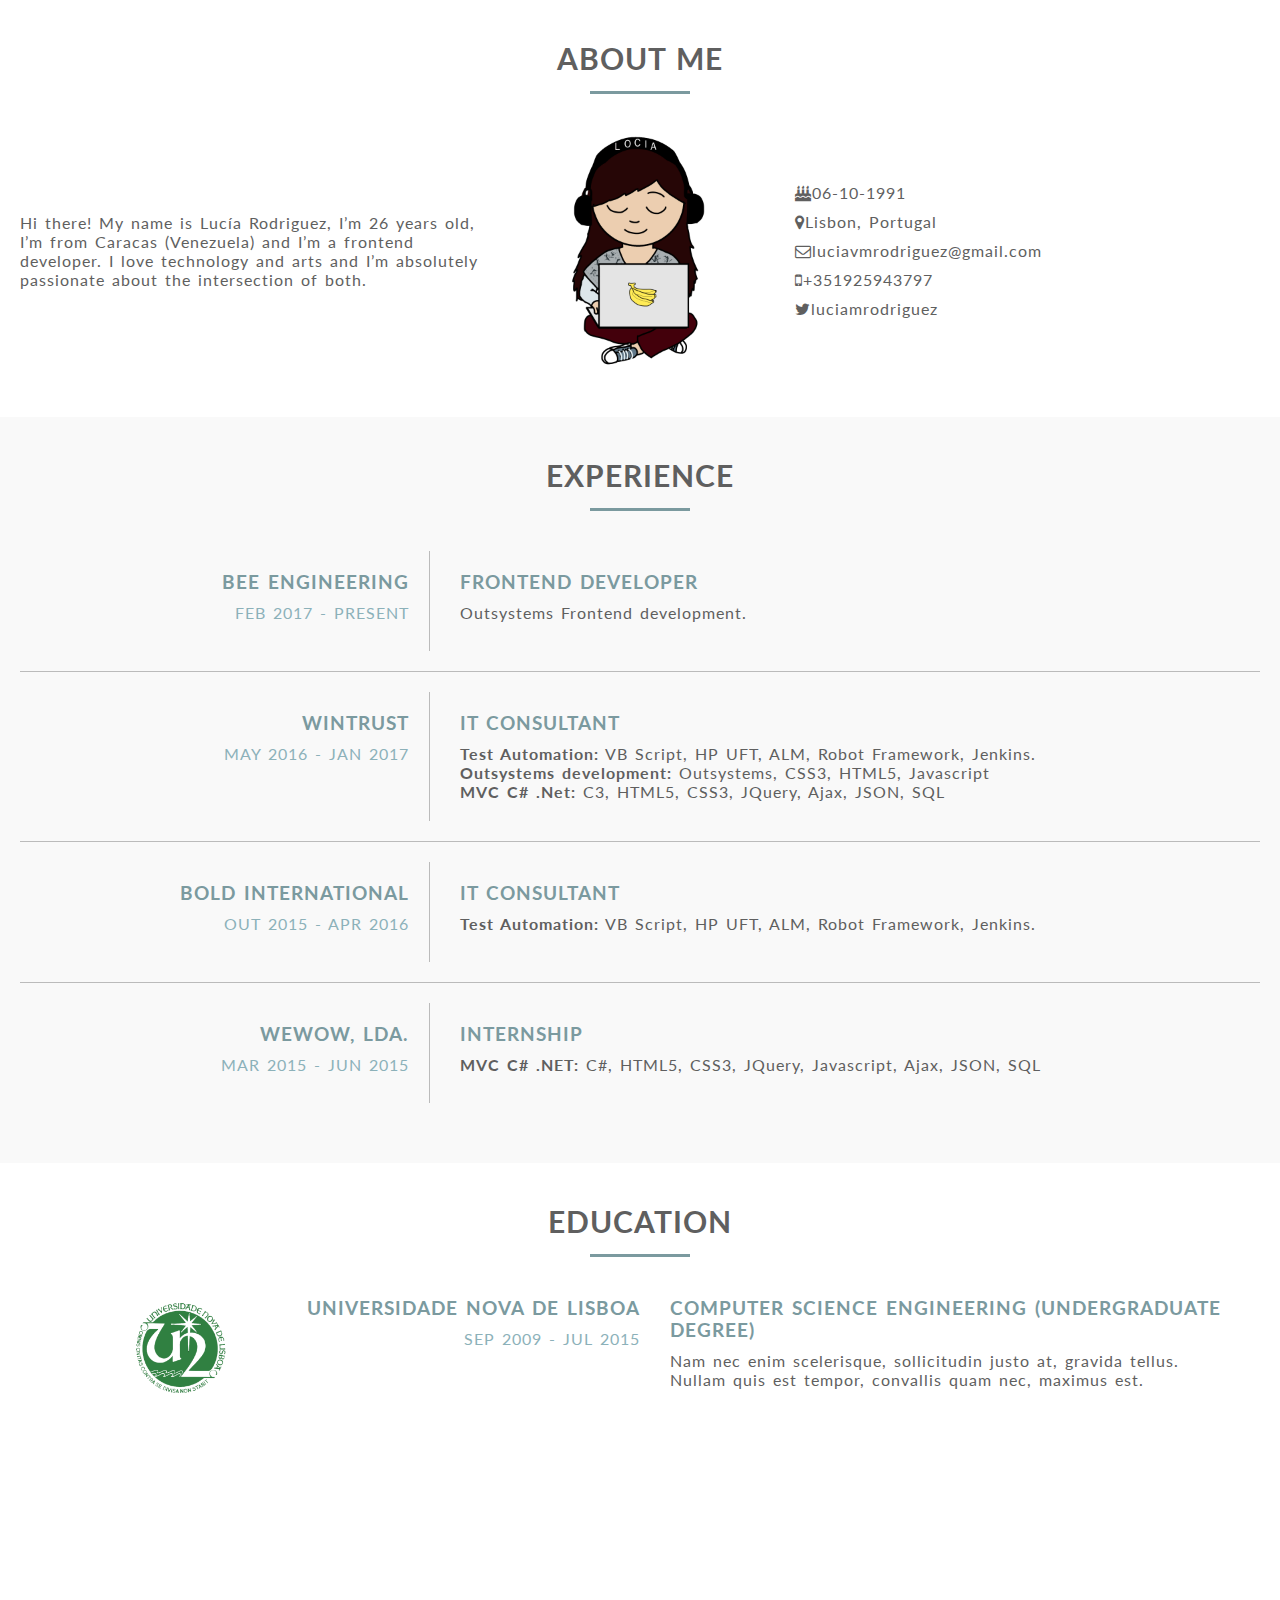
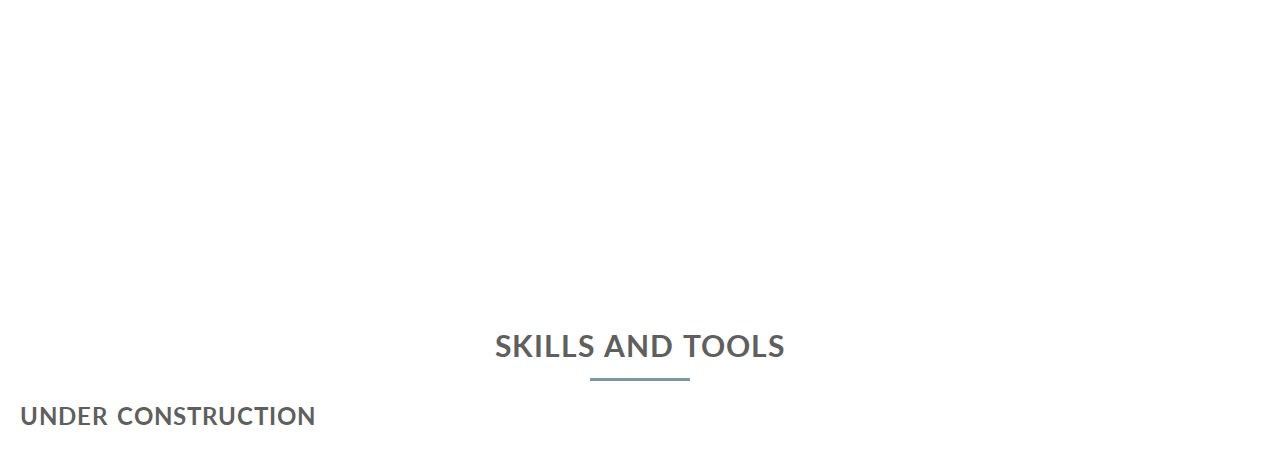
==== index.html @ d1065d81 "initial" ====
<!DOCTYPE html> 
<html>

    <head>
        <link rel="stylesheet" type="text/css" href="vendors/css/normalize.css">
        <link rel="stylesheet" type="text/css" href="vendors/css/Grid.css">
        <link rel="stylesheet" type="text/css" href="vendors/css/ionicons.min.css">
        <link rel="stylesheet" type="text/css" href="css/style.css">
        <link href="https://fonts.googleapis.com/css?family=Lato:100,300,300i,400" rel="stylesheet" type="text/css">
        <link rel="stylesheet" type="text/css" href="fa/css/font-awesome.min.css">
        
    </head>
    
    
    <body>
    
        
        <!-------------------------------------------------->
        <!-----------***********ABOUT ME***********--------->
        <!-------------------------------------------------->
        <section class="section-personal">
            <h1>About Me</h1>
            <div>
                <div class="personal-wrapper">
                    <div class="resume">
                        <p>Hi there! My name is Lucía Rodriguez, I’m 26 years old, I’m from Caracas (Venezuela) and I’m a frontend developer. I love technology and arts and I’m absolutely passionate about the intersection of both.</p>
                  
                    </div>
                    <div class="photo">
                        <img src="img/locia.png">
                    </div>
                    <div class="info">
                        <ul>
                            <li>
                                <i class="fa fa-birthday-cake" aria-hidden="true"></i>
                                06-10-1991
                                
                            </li>
                            <li>
                                <i class="fa fa-map-marker" aria-hidden="true"></i>
                                Lisbon, Portugal
                            </li>
                            <li>
                               <i class="fa fa-envelope-o" aria-hidden="true"></i> luciavmrodriguez@gmail.com
                            </li>
                            <li>
                                <i class="fa fa-mobile" aria-hidden="true"></i>+351925943797
                            </li>
                            <li>
                                <i class="fa fa-twitter" aria-hidden="true"></i>luciamrodriguez
                            </li>
                            
                        </ul>
                    </div>
                </div>
            </div>
        </section>
        
        <!-------------------------------------------------->
        <!-----------**********EXPERIENCE**********--------->
        <!-------------------------------------------------->
        <section class="section-experience">
            <h1>Experience</h1>
            <div>
                <div class="exp-wrapper">
                    <div class="date-company">
                        <h3>Bee Engineering</h3>
                        <h4>Feb 2017 - present</h4>
                    </div>
                    <div class="job-description">
                        <h3>Frontend Developer</h3>
                        <p>Outsystems Frontend development.</p>
                    </div>
                </div>
                <div class="exp-wrapper">
                    <div class="date-company">
                        <h3>WinTrust</h3>
                        <h4>May 2016 - Jan 2017</h4>
                    </div>
                    <div class="job-description">
                        <h3>IT Consultant</h3>
                         
                            <ul>
                                <li><strong>Test Automation:</strong> VB Script, HP UFT, ALM, Robot Framework, Jenkins.</li>
                                <li><strong>Outsystems development:</strong> Outsystems, CSS3, HTML5, Javascript</li>
                                <li><strong>MVC C# .Net:</strong> C3, HTML5, CSS3, JQuery, Ajax, JSON, SQL</li>
                            </ul>
                        
                    </div>
                </div>
                <div class="exp-wrapper">
                    <div class="date-company">
                        <h3>Bold International</h3>
                        <h4>Out 2015 - Apr 2016</h4>
                    </div>
                    <div class="job-description">
                        <h3>IT Consultant</h3>
                        <p><strong>Test Automation:</strong> VB Script, HP UFT, ALM, Robot Framework, Jenkins. </p>
                    </div>
                </div>
                <div class="exp-wrapper">
                    <div class="date-company">
                        <h3>WeWow, Lda.</h3>
                        <h4>Mar 2015 - Jun 2015</h4>
                    </div>
                    <div class="job-description">
                        <h3>Internship</h3>
                        <p><strong>MVC C# .NET:</strong> C#, HTML5, CSS3, JQuery, Javascript, Ajax, JSON, SQL</p>
                    </div>
                </div>
            </div>
        </section>
        
        
        
        <!-------------------------------------------------->
        <!-----------**********EDUCATION**********---------->
        <!-------------------------------------------------->
        <section class="section-education">
            <h1>Education</h1>
            <div>
                <div class="education-wrapper">
                    <div><img src="img/universidade.png" alt="universidadelogo"></div>
                    <div class="university">
                        <h3>Universidade Nova de Lisboa</h3>
                        <h4>Sep 2009 - Jul 2015</h4>
                    </div>
                    <div class="course">
                        <h3>Computer Science Engineering (Undergraduate Degree)</h3>
                        <p>Nam nec enim scelerisque, sollicitudin justo at, gravida tellus. Nullam quis est tempor, convallis quam nec, maximus est.</p>
                    </div>
                
                </div>
            </div>
            
        </section>
        
        <section class="section-separator">
        </section>
        
        <section class="section-skills">
            <h1>Skills and Tools</h1>
            <div class="skills-wrapper">
                <h2>Under construction</h2>
                <div></div>
                <div></div>
                <div></div>
            </div>
        </section>
    
    </body>
</html>
---- css/style.css ----
@import url('https://fonts.googleapis.com/css?family=Lato:300,300i,400,400i,700,700i');
@import url('https://fonts.googleapis.com/css?family=PT+Sans:400,400i,700,700i');

*{
    margin: 0;
    padding: 0;
}

body{
    box-sizing: border-box;
    font-family: 'Lato', 'Arial', sans-serif;
    color: #5f5f5f;
    font-size: 16px;
    text-rendering: optimizeLegibility;
    letter-spacing: 1px;
    word-spacing: 2px;
}


/*******Common*******/
h1 {
    font-size: 30px;
    text-transform: uppercase;
}

h1:after{
    display: block;
    height: 3px;
    background-color: #7B9A9F;
    content: " ";
    width: 100px;
    margin: 0 auto;
    margin-top: 15px;
}

h2, h3{
    text-transform: uppercase;
}

section{
    padding-top: 40px;
    padding-bottom: 40px;
}

section>div{
    max-width: 1240px;
    margin: 0 auto;z
    padding: 0 40px;
}


/*******About Me*******/
section h1 {
    text-align: center;
    margin-bottom: 20px;
}

.personal-wrapper{
    display: grid;
    grid-template-columns: 2fr 1fr 2fr;
    grid-column-gap: 30px;
    grid-auto-rows: minmax(100px, auto);
    justify-items: stretch;
    align-items: stretch;   
    margin-top: 30px;
}

.personal-wrapper .resume{
    display: flex;
    align-items: center;
    justify-content: center;
}
.photo{
    text-align: center;
}
.photo img{
    width: 250px;
    height: auto;
}
.personal-wrapper .info{
    display: flex;
    align-items: center;
    justify-content: center;
}

.personal-wrapper .info ul{
    list-style: none;
    width: 100%;
}

.personal-wrapper .info li{
    display: flex;
    align-items: center;
}

.personal-wrapper .info li:not(:last-child){
    margin-bottom: 10px;
}

.info i{
    text-align: center;
}



/*******Experience*******/
.section-experience{ 
    background-color: #F9F9F9;
}

.exp-wrapper{
  display: grid;
  grid-template-columns: 1fr 2fr;
  grid-column-gap: 30px;
  grid-auto-rows: minmax(100px, auto);
  justify-items: stretch;
  align-items: stretch;
  padding: 20px;
  border-bottom: 1px solid #bbb;
}

.exp-wrapper:last-child{
    border-bottom: none;
}

.date-company{
    text-align: right;
    border-right: 1px solid #bbb;
    padding: 20px;
}

.date-company h3, .job-description h3, .university h3, .course h3{
    color: #7B9A9F;
    margin-bottom: 10px;
}

.date-company h4, .university h4{
    color: #8CB1B9;
    font-weight: 400;
    text-transform: uppercase;
}

.job-description{
    padding: 20px 0;
}

.job-description ul{
    list-style: none;
}

/*******Education*******/
.education-wrapper{
    display: grid;
    grid-template-columns: 1fr 2fr 3fr;
    grid-column-gap: 30px;
    grid-auto-rows: minmax(100px, auto);
    justify-items: stretch;
    align-items: stretch;
    padding: 20px;
}

.education-wrapper img{
    max-width: 100px;
    float: right;
}

.university{
    text-align: right;
}

.university h3{
    color: #7B9A9F;
}

.university h4{
    
}

.section-separator{
    background-image: -webkit-linear-gradient(rgba(0, 0, 0, 0.6), rgba(0, 0, 0, 0.6)), url(img/separator.jpeg);
    background-image: linear-gradient(rgba(0, 0, 0, 0.6), rgba(0, 0, 0, 0.6)), url(img/separator.jpeg);
    background-size: cover;
    height: 350px;
    color: #fff;
    background-attachment: fixed;
}

/*
Cinza: #707C7C
Cinza verde: #899999
Verde: #7B9A9F
Verde mais claro: #8CB1B9;
Branco cinza: #F9F9F9
*/
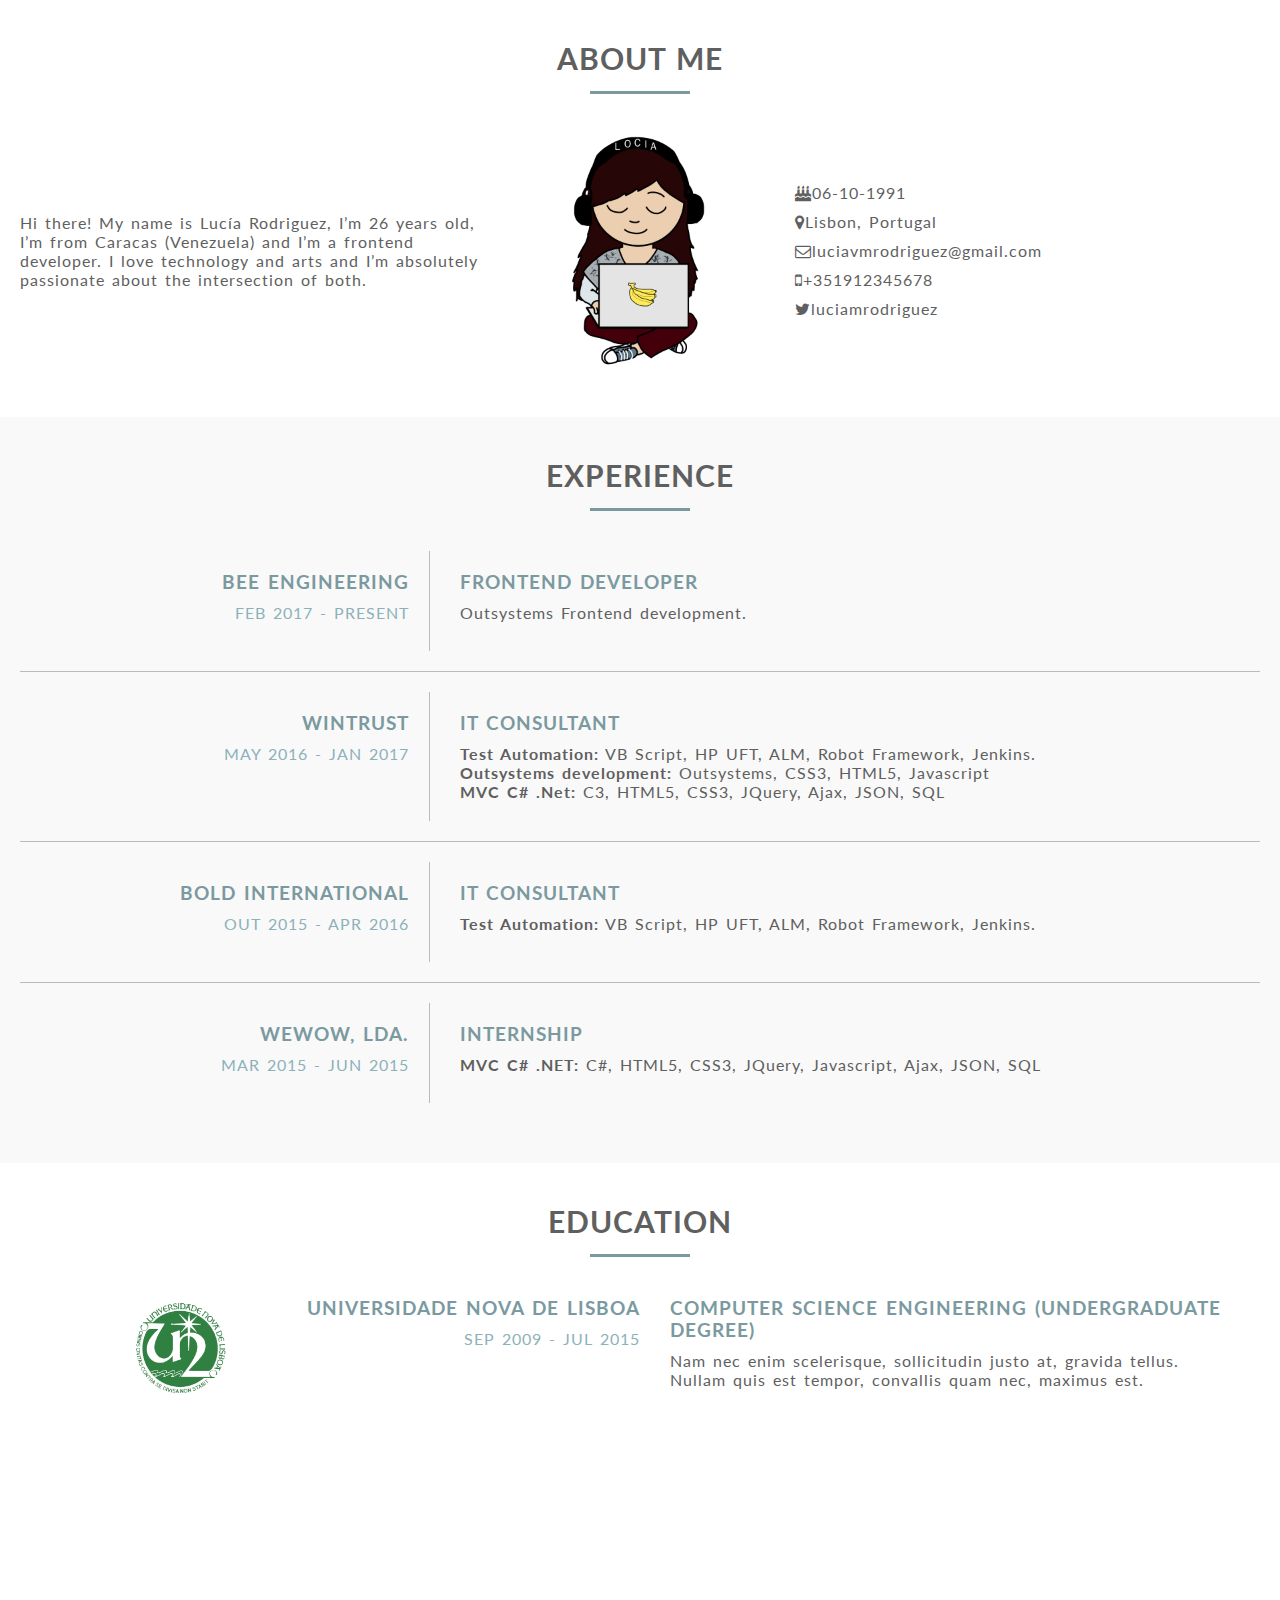
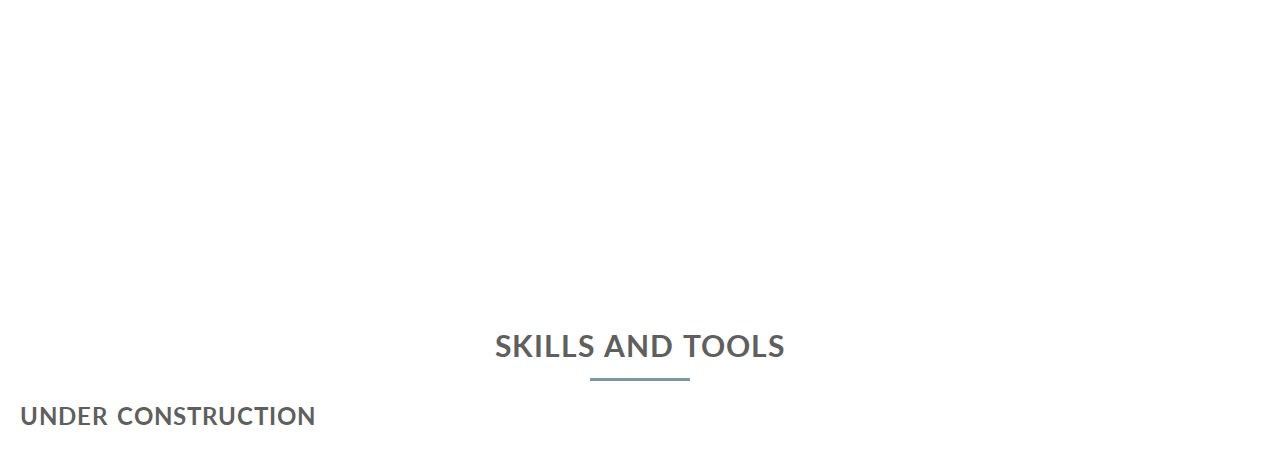
==== commit a318fb5b: "Correcting stuff" ====
--- a/index.html
+++ b/index.html
@@ -44,7 +44,7 @@
                                <i class="fa fa-envelope-o" aria-hidden="true"></i> luciavmrodriguez@gmail.com
                             </li>
                             <li>
-                                <i class="fa fa-mobile" aria-hidden="true"></i>+351925943797
+                                <i class="fa fa-mobile" aria-hidden="true"></i>+351912345678
                             </li>
                             <li>
                                 <i class="fa fa-twitter" aria-hidden="true"></i>luciamrodriguez
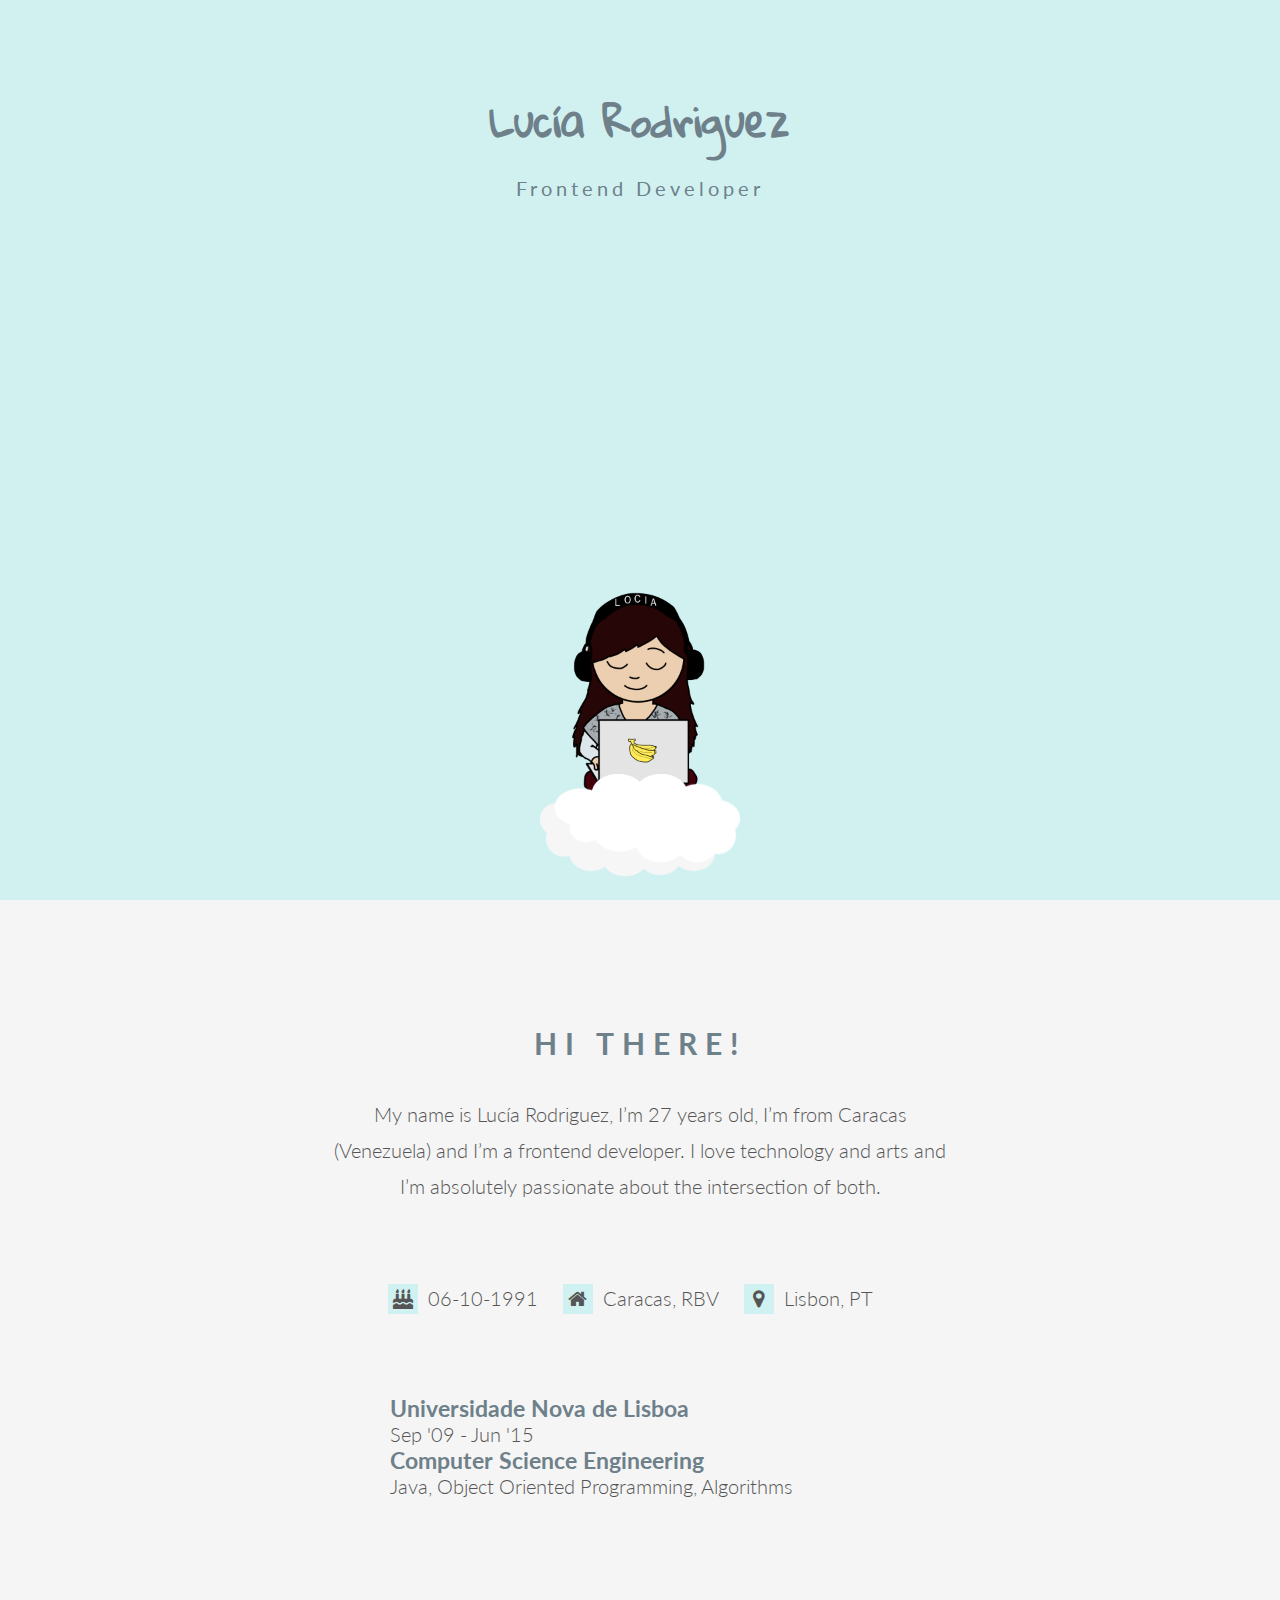
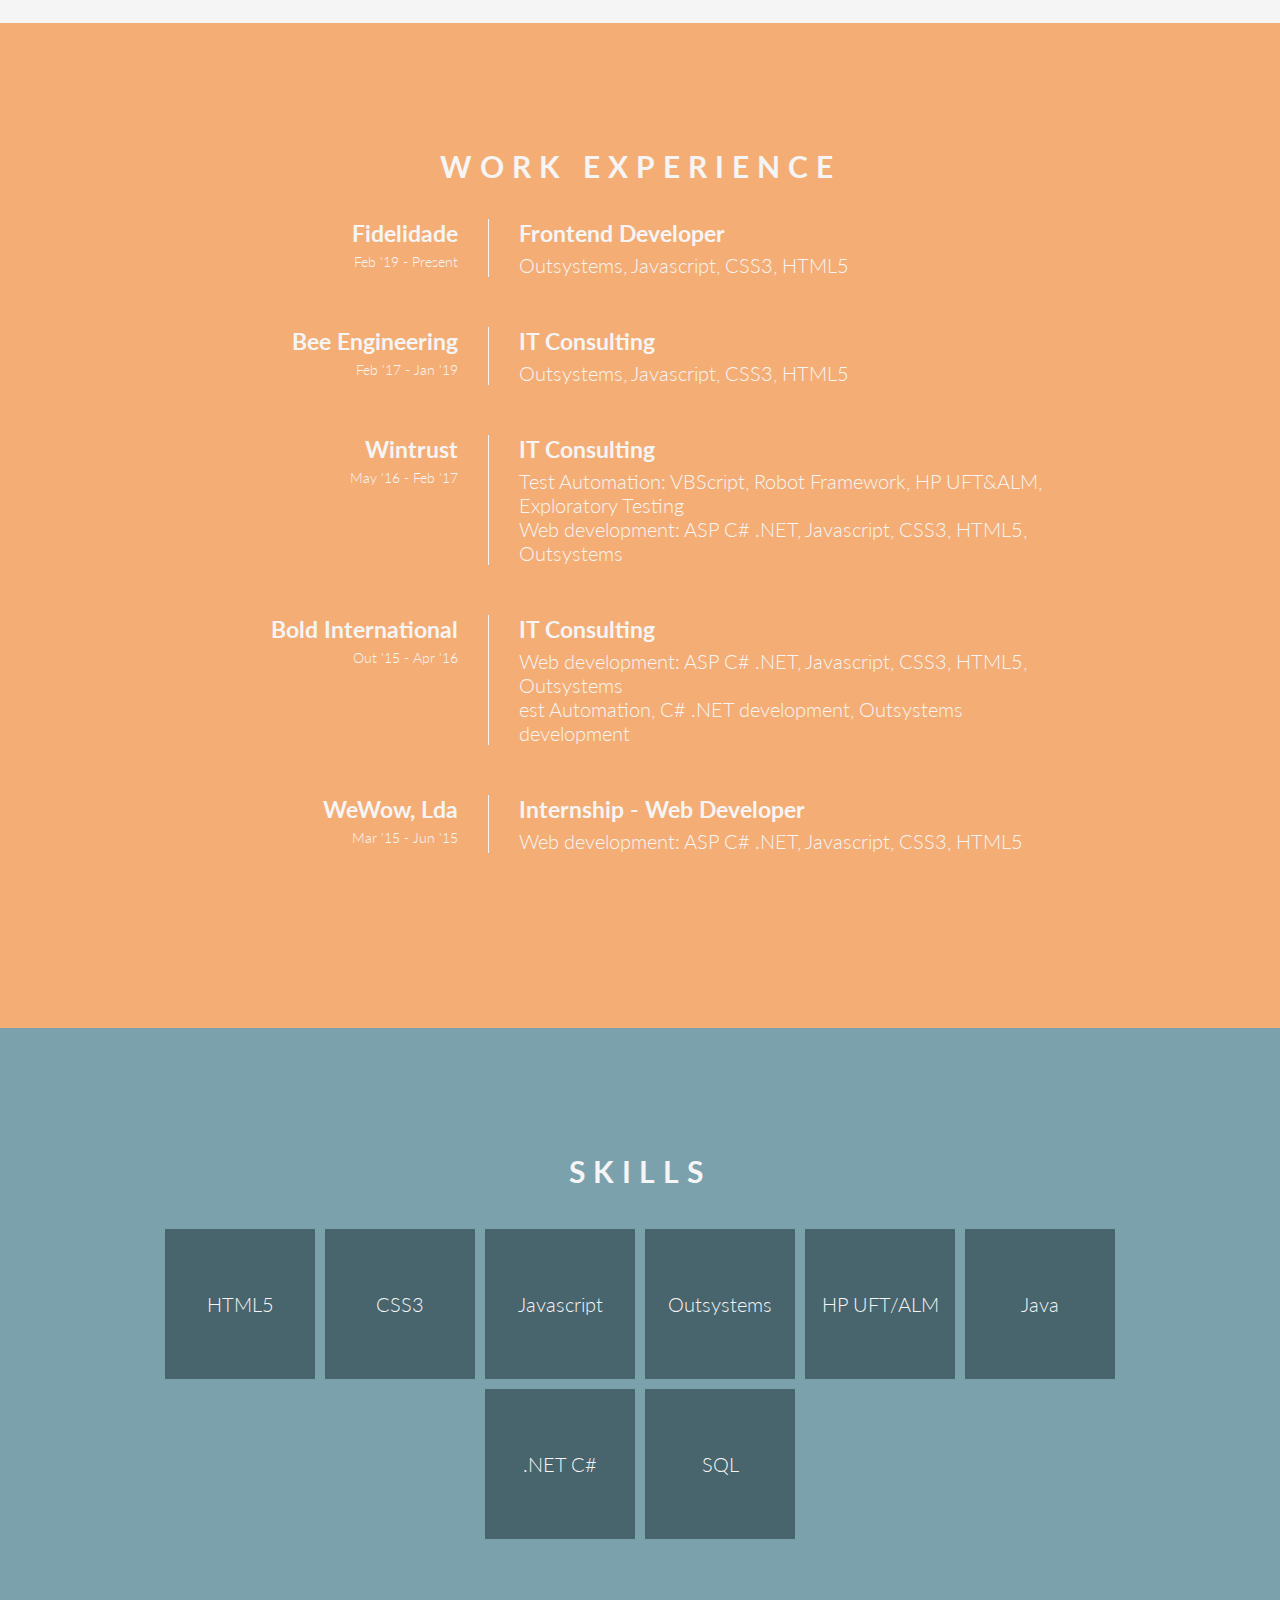
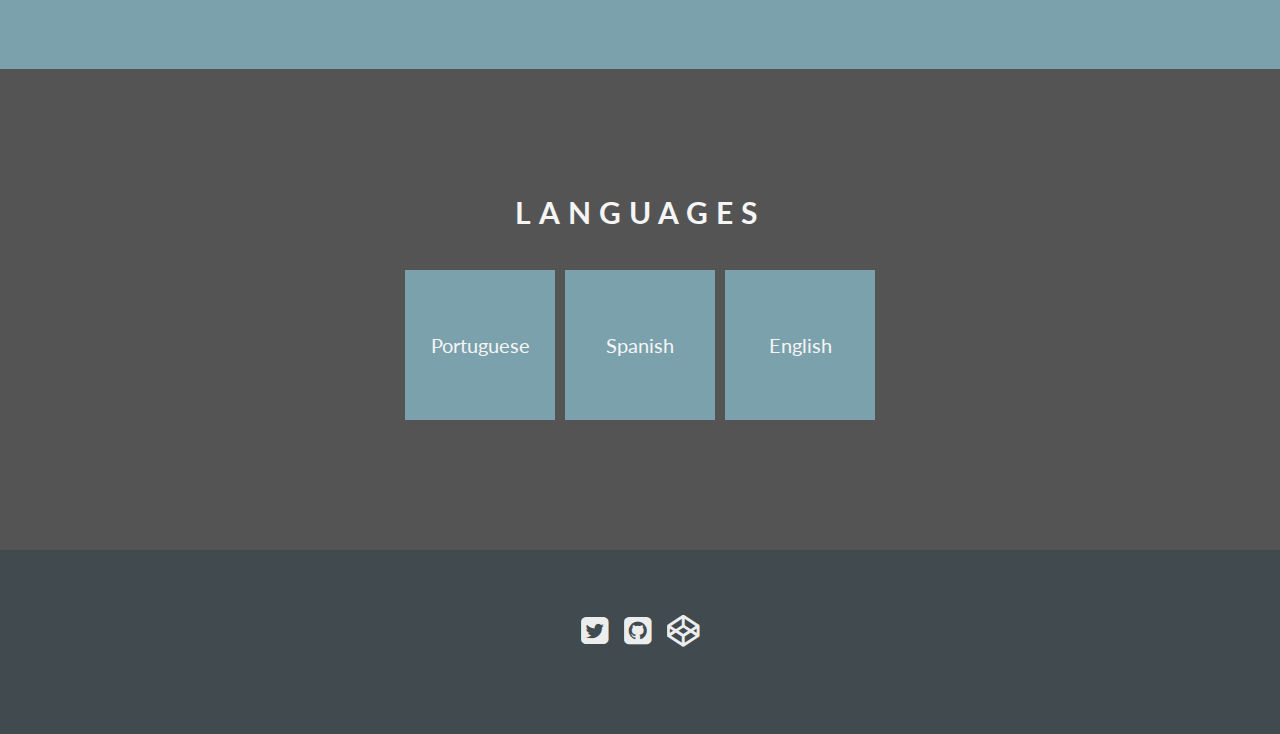
==== commit a4531e81: "New page" ====
--- a/index.html
+++ b/index.html
@@ -1,152 +1,219 @@
-<!DOCTYPE html> 
+<!DOCTYPE html>
 <html>
-
-    <head>
-        <link rel="stylesheet" type="text/css" href="vendors/css/normalize.css">
-        <link rel="stylesheet" type="text/css" href="vendors/css/Grid.css">
-        <link rel="stylesheet" type="text/css" href="vendors/css/ionicons.min.css">
-        <link rel="stylesheet" type="text/css" href="css/style.css">
-        <link href="https://fonts.googleapis.com/css?family=Lato:100,300,300i,400" rel="stylesheet" type="text/css">
-        <link rel="stylesheet" type="text/css" href="fa/css/font-awesome.min.css">
+<head>
+    <meta charset="utf-8">
+    <meta http-equiv="X-UA-Compatible" content="IE=edge">
+    <meta name="viewport" content="width=device-width, initial-scale=1">
+    <title>Lucia Rodriguez</title>
+
+    <link rel="stylesheet" href="css/theme.css">
+    
+    <link rel="stylesheet" href="http://maxcdn.bootstrapcdn.com/font-awesome/4.6.0/css/font-awesome.min.css">
+
+</head>
+
+<body>
+
+	<!--<header>
+		<a href="#"><h2>LR</h2></a>
+		<nav>
+			<li><a href="#">About Me</a></li>
+			<li><a href="#">Work Experience</a></li>
+			<li><a href="#">Other Stuff</a></li>
+			<li><a href="#">Contact Me</a></li>
+		</nav>
+	</header>-->
+
+
+	<section class="about-me">
+		<!--<div class="background-image" style="background-image: url(img/headerbg.jpg);"></div>-->
+		<div class="sky">
+            <div class="cloud-1"></div>
+            <div class="cloud-2"></div>
+            <h1>Luc&iacute;a Rodriguez</h1>
+		    <h3>Frontend Developer</h3>
+            <!--<a href="#" class="btn">Download my CV</a>-->
+           
+        </div>
+        <div class="ground">
+            <img class="me-cartoon" src="img/locia.png">
+            <img class="cloud" src="img/cloud-1.png">
+        </div>
+	</section>
+
+
+	<section class="hi-there">
+            <div class="sec-content">
+                <h3 class="title">Hi there!</h3>
+                <p id="presentation">My name is Lucía Rodriguez, I’m <span class="age">27</span> years old, I’m from Caracas (Venezuela) and I’m a frontend developer. I love technology and arts and I’m absolutely passionate about the intersection of both.
         
-    </head>
-    
-    
-    <body>
-    
-        
-        <!-------------------------------------------------->
-        <!-----------***********ABOUT ME***********--------->
-        <!-------------------------------------------------->
-        <section class="section-personal">
-            <h1>About Me</h1>
-            <div>
-                <div class="personal-wrapper">
-                    <div class="resume">
-                        <p>Hi there! My name is Lucía Rodriguez, I’m 26 years old, I’m from Caracas (Venezuela) and I’m a frontend developer. I love technology and arts and I’m absolutely passionate about the intersection of both.</p>
-                  
-                    </div>
-                    <div class="photo">
-                        <img src="img/locia.png">
-                    </div>
-                    <div class="info">
-                        <ul>
-                            <li>
-                                <i class="fa fa-birthday-cake" aria-hidden="true"></i>
-                                06-10-1991
-                                
-                            </li>
-                            <li>
-                                <i class="fa fa-map-marker" aria-hidden="true"></i>
-                                Lisbon, Portugal
-                            </li>
-                            <li>
-                               <i class="fa fa-envelope-o" aria-hidden="true"></i> luciavmrodriguez@gmail.com
-                            </li>
-                            <li>
-                                <i class="fa fa-mobile" aria-hidden="true"></i>+351912345678
-                            </li>
-                            <li>
-                                <i class="fa fa-twitter" aria-hidden="true"></i>luciamrodriguez
-                            </li>
-                            
-                        </ul>
-                    </div>
-                </div>
-            </div>
-        </section>
-        
-        <!-------------------------------------------------->
-        <!-----------**********EXPERIENCE**********--------->
-        <!-------------------------------------------------->
-        <section class="section-experience">
-            <h1>Experience</h1>
-            <div>
-                <div class="exp-wrapper">
-                    <div class="date-company">
-                        <h3>Bee Engineering</h3>
-                        <h4>Feb 2017 - present</h4>
-                    </div>
-                    <div class="job-description">
-                        <h3>Frontend Developer</h3>
-                        <p>Outsystems Frontend development.</p>
-                    </div>
-                </div>
-                <div class="exp-wrapper">
-                    <div class="date-company">
-                        <h3>WinTrust</h3>
-                        <h4>May 2016 - Jan 2017</h4>
-                    </div>
-                    <div class="job-description">
-                        <h3>IT Consultant</h3>
-                         
-                            <ul>
-                                <li><strong>Test Automation:</strong> VB Script, HP UFT, ALM, Robot Framework, Jenkins.</li>
-                                <li><strong>Outsystems development:</strong> Outsystems, CSS3, HTML5, Javascript</li>
-                                <li><strong>MVC C# .Net:</strong> C3, HTML5, CSS3, JQuery, Ajax, JSON, SQL</li>
-                            </ul>
-                        
-                    </div>
-                </div>
-                <div class="exp-wrapper">
-                    <div class="date-company">
-                        <h3>Bold International</h3>
-                        <h4>Out 2015 - Apr 2016</h4>
-                    </div>
-                    <div class="job-description">
-                        <h3>IT Consultant</h3>
-                        <p><strong>Test Automation:</strong> VB Script, HP UFT, ALM, Robot Framework, Jenkins. </p>
-                    </div>
-                </div>
-                <div class="exp-wrapper">
-                    <div class="date-company">
-                        <h3>WeWow, Lda.</h3>
-                        <h4>Mar 2015 - Jun 2015</h4>
-                    </div>
-                    <div class="job-description">
-                        <h3>Internship</h3>
-                        <p><strong>MVC C# .NET:</strong> C#, HTML5, CSS3, JQuery, Javascript, Ajax, JSON, SQL</p>
-                    </div>
-                </div>
-            </div>
-        </section>
-        
-        
-        
-        <!-------------------------------------------------->
-        <!-----------**********EDUCATION**********---------->
-        <!-------------------------------------------------->
-        <section class="section-education">
-            <h1>Education</h1>
-            <div>
-                <div class="education-wrapper">
-                    <div><img src="img/universidade.png" alt="universidadelogo"></div>
-                    <div class="university">
-                        <h3>Universidade Nova de Lisboa</h3>
-                        <h4>Sep 2009 - Jul 2015</h4>
-                    </div>
-                    <div class="course">
-                        <h3>Computer Science Engineering (Undergraduate Degree)</h3>
-                        <p>Nam nec enim scelerisque, sollicitudin justo at, gravida tellus. Nullam quis est tempor, convallis quam nec, maximus est.</p>
-                    </div>
+                </p>
+                    
+                <ul class="basic-info">
+                    <li>
+                        <i class="fa fa-birthday-cake"></i>
+                        06-10-1991   
+                    </li>
+                    <li>
+                        <i class="fa fa-home"></i>
+                        Caracas, RBV
+                    </li>
+                    <li>
+                        <i class="fa fa-map-marker"></i>
+                        Lisbon, PT    
+                    </li>
+                </ul>
                 
-                </div>
+                    <div class="education">
+                            <div>
+                                <h3>Universidade Nova de Lisboa</h3>
+                                <p>Sep '09 - Jun '15</p>
+                            </div>
+                            <div>
+                                <h3>Computer Science Engineering</h3>
+                                <p>Java, Object Oriented Programming, Algorithms</p>
+                            </div>    
+                    </div>
+                
             </div>
             
-        </section>
+
+
+                
+
+	</section>
+	
+
+	<section class="work-exp">
+        <div class="sec-content">
+            <h3 class="title">Work Experience</h3>
+
+            <ul class="exp">
+                <li>
+                    <div>
+                        <h3>Fidelidade</h3>
+                        <p>Feb '19 - Present</p>
+                    </div>
+                    <div>
+                        <h3>Frontend Developer</h3>
+                        <p>Outsystems, Javascript, CSS3, HTML5</p>
+                    </div>
+                </li>
+                <li>
+                    <div>
+                        <h3>Bee Engineering</h3>
+                        <p>Feb '17 - Jan '19</p>
+                    </div>
+                    <div>
+                        <h3>IT Consulting</h3>
+                        <p>Outsystems, Javascript, CSS3, HTML5</p>
+                    </div>
+                </li>
+                <li>
+                    <div>
+                        <h3>Wintrust</h3>
+                        <p>May '16 - Feb '17</p>
+                    </div>
+                    <div>
+                        <h3>IT Consulting</h3>
+                        <p>Test Automation: VBScript, Robot Framework, HP UFT&ALM, Exploratory Testing</p>
+                        <p>Web development: ASP C# .NET, Javascript, CSS3, HTML5, Outsystems</p>
+                    </div>
+                </li>
+                <li>
+                    <div>
+                        <h3>Bold International</h3>
+                        <p>Out '15 - Apr '16</p>
+                    </div>
+                    <div>
+                        <h3>IT Consulting</h3>
+                        <p>Web development: ASP C# .NET, Javascript, CSS3, HTML5, Outsystems</p>
+                        <p>est Automation, C# .NET development, Outsystems development</p>
+                    </div>
+                </li>
+                <li>
+                    <div>
+                        <h3>WeWow, Lda</h3>
+                        <p>Mar '15 - Jun '15</p>
+                    </div>
+                    <div>
+                        <h3>Internship - Web Developer</h3>
+                        <p>Web development: ASP C# .NET, Javascript, CSS3, HTML5</p>
+                    </div>
+                </li>
+            </ul>
+        </div>
+	</section>
+
+   
+
+	<section class="skills">
+        <div class="sec-content">
+            <h3 class="title">Skills</h3>
+
+		    <div class="skills-container">
+                <div class="skill-item">
+                    <p>HTML5</p>
+                </div>
+                <div class="skill-item">
+                    <p>CSS3</p>
+                </div>
+                <div class="skill-item">
+                    <p>Javascript</p>
+                </div>
+                <div class="skill-item">
+                    <p>Outsystems</p>
+                </div>
+                <div class="skill-item">
+                    <p>HP UFT/ALM</p>
+                </div>
+                <div class="skill-item">
+                    <p>Java</p>
+                </div>
+                <div class="skill-item">
+                    <p>.NET C#</p>
+                </div>
+                <div class="skill-item">
+                    <p>SQL</p>
+                </div>    
+            </div>
+
+		</div>
+	</section>
+
+	<section class="languages">
+        <div class="sec-content">
+            <h3 class="title">Languages</h3>	
         
-        <section class="section-separator">
-        </section>
-        
-        <section class="section-skills">
-            <h1>Skills and Tools</h1>
-            <div class="skills-wrapper">
-                <h2>Under construction</h2>
-                <div></div>
-                <div></div>
-                <div></div>
+            <div class="skills-container">
+                <div class="skill-item">
+                    <div><strong>Portuguese</strong></div>
+                </div>
+                <div class="skill-item">
+                    <div><strong>Spanish</strong></div>
+                </div>
+                <div class="skill-item">
+                    <div><strong>English</strong></div>
+                </div>
             </div>
-        </section>
+        </div>
     
-    </body>
-</html>+    </section>
+
+    <footer>
+        <div class="sec-content">
+            <ul>
+                <li><a href="#"><i class="fa fa-twitter-square"></i></a></li>
+                <li><a href="#"><i class="fa fa-github-square"></i></a></li>
+                <li><a href=""><i class="fa fa-codepen"></i></a></li>
+
+
+            </ul>
+            <p></p>
+            <p></p>
+        </div>
+    </footer>
+
+</body>
+
+</html>
--- a/css/theme.css
+++ b/css/theme.css
@@ -0,0 +1,661 @@
+/*-------------
+ 	General
+-------------*/
+@import url('https://fonts.googleapis.com/css?family=Gloria+Hallelujah');
+@import url('https://fonts.googleapis.com/css?family=Lato:100,100i,300,300i,400,400i,700,700i,900,900i|Roboto:100,100i,300,300i,400,400i,500,500i,700,700i,900,900i');
+
+/***
+font-family: 'Roboto', sans-serif;
+font-family: 'Lato', sans-serif;
+***/
+
+
+
+*{
+	margin: 0;
+	padding: 0;
+	box-sizing: border-box;
+}
+
+html{
+	font-family: 'Lato', sans-serif;
+	color: #555;
+	font-size: 20px;
+	font-weight: 300;
+}
+
+ul, nav{
+	list-style: none;
+}
+
+a{
+	text-decoration: none;
+	color: inherit;
+	cursor: pointer;
+
+	opacity: 0.9;
+}
+
+a:hover{
+	opacity: 1;
+}
+
+a.btn{
+	color: #fff;
+	border-radius: 4px;
+	text-transform: uppercase;
+	background-color: #2196F3;
+	font-weight: 800;
+	text-align: center;
+}
+
+hr{
+	width: 150px;
+	height: 2px;
+	background-color: #2196F3;
+	border: 0;
+	margin: 80px auto 80px;
+}
+
+.sec-content{
+	max-width: 1024px;
+}
+
+section{
+	display: flex;
+	flex-direction: column;
+	align-items: center;
+	padding: 125px 100px;
+}
+
+
+section h3.title{
+	color: #6e808a; 
+	margin-bottom: 35px;
+	text-align: center;
+	font-size: 30px;
+	text-transform: uppercase;
+    letter-spacing: 8px;
+}
+
+section h1,
+section h2,
+section h3{
+	color: #6e808a;
+}
+
+@media (max-width: 600px){
+
+	section{
+		padding: 40px 30px;
+	}
+
+	section h3.title{
+		font-size: 26px;
+	}
+
+}
+
+
+
+
+
+/*-------------
+ 	Header
+-------------*/
+
+header{
+	position: absolute;
+	top: 0;
+	left: 0;
+	z-index: 10;
+	width: 100%;
+	display: flex;
+	justify-content: space-between;
+	align-items: center;
+	color: #fff;
+	padding: 35px 100px 0;
+}
+
+header > a,
+header > a:visited,
+header > a:link {
+	font-family: 'Quicksand', sans-serif;
+	width: 80px;
+	height: 80px;
+	display: flex; 
+	align-items: center;
+	justify-content: center;
+	border: 4px solid #fff;
+	border-radius: 50%;
+	background-color: rgba(33, 150, 243, 0.3);
+}
+
+header > a:hover {
+	background-color: rgba(33, 150, 243, 0.7);
+}
+
+header nav{
+	display: flex;
+}
+
+header nav li{
+	margin: 0 15px;
+}
+
+header nav li:first-child{
+	margin-left: 0;
+}
+
+header nav li:last-child{
+	margin-right: 0;	
+}
+
+@media (max-width: 1000px){
+	header{
+		padding: 20px 50px;
+	}
+}
+
+@media (max-width: 700px){
+	header{
+		flex-direction: column;		
+	}
+
+	header h2{
+		margin-bottom: 15px;
+	}
+}
+
+
+
+/*----------------
+ 	Me Section
+----------------*/
+
+.about-me{
+	position: relative;
+	justify-content: center;
+	min-height: 100vh;
+	color: #6e808a;
+	text-align: center;
+	background-color: #D1F1F1;
+	justify-content: space-between;
+	padding: 80px 0 0;
+}
+
+.sky{
+	position: relative;
+	width: 100%;
+	max-width: 1024px;
+	z-index: 0;
+}
+
+.sky .cloud-1,
+.sky .cloud-2{
+	background: url(cloud.png);
+	background-position: 100px 0;
+	
+}
+
+
+.cloud-1{
+	left: 100px;
+	top: 0;
+}
+
+.cloud-2{
+	right: 100px;
+	top: 50px;
+}
+
+.about-me .ground{
+	position: relative;
+	width: 100%;
+	height: 100px;
+}
+
+.about-me img.me-cartoon {
+    position: absolute;
+	bottom: 70px;
+	left: 0;
+    right: 0;
+    margin: 0 auto;
+	max-width: 250px;
+	
+	animation: float 6s ease-in-out infinite;
+}
+
+.about-me .cloud {
+    max-width: 200px;
+    position: absolute;
+    bottom: 24px;
+    left: 0;
+    right: 0;
+    margin: 0 auto;
+	z-index: 0;
+	animation: float-cloud 6s ease-in-out infinite;
+}
+.about-me h1{
+	font-family: 'Gloria Hallelujah', cursive;
+	margin-bottom: 15px;
+	font-size: 40px;
+}
+
+.about-me h3{
+	font-size: 20px;
+	font-weight: 400;
+	letter-spacing: 4px;
+	margin-bottom: 40px;
+}
+
+.about-me a.btn{
+	padding: 20px 46px;
+}
+
+@keyframes float{
+	0% {
+		transform: translatey(0px);
+	}
+	50% {
+		transform: translatey(-18px);
+	}
+	100% {
+		transform: translatey(0px);
+	}
+}
+
+@keyframes float-cloud{
+	0% {
+		transform: translatey(0px);
+	}
+	50% {
+		transform: translatey(-10px);
+	}
+	100% {
+		transform: translatey(0px);
+	}
+}
+
+@media (max-width: 800px){
+
+	.about-me h1{
+		font-size: 30px;
+	}
+
+	.about-me h3{
+		font-size: 20px;
+	}
+	.about-me img.me-cartoon{
+		bottom: 78px;
+		max-width: 210px;
+	}
+
+}
+
+
+
+/*--------------------
+ 	Hi-there Section
+---------------------*/
+
+.hi-there{
+	background-color: #f5f5f5;
+}
+
+.hi-there img{
+    max-width: 200px;
+    border-radius: 50%;
+	margin-bottom: 20px;
+}
+
+#presentation{
+	width: 90%;
+	margin: 0 auto;
+	line-height: 1.8;
+	text-align: center;
+	max-width: 700px;
+	margin-bottom: 80px;
+}
+
+.hi-there .basic-info{
+	text-align: center;
+	margin-bottom: 80px;
+}
+.hi-there .basic-info li{
+	display: inline-block;
+	margin-right: 20px;
+}
+
+.hi-there .basic-info li i {
+    margin-right: 5px;
+    padding: 5px;
+    background-color: #d0f1f1;
+    width: 30px;
+	height: 30px;
+	text-align: center;
+}
+
+.hi-there .education{
+	max-width: 500px;
+	margin: 80px auto 0;
+}
+
+.experience{
+	display: flex;
+	max-width: 800px;
+	align-items: center;
+	margin: 0 auto;
+}
+
+.experience> div{
+	margin: 20px;
+}
+
+.experience-img{
+	width: 100px;
+	height: 100px;
+	border-radius: 50%;
+	/*background-color: #2196f394;*/
+	background: 
+    linear-gradient(
+		rgba(33, 150, 243, 0.5), 
+		rgba(33, 150, 243, 0.5)
+    ),
+    /* bottom, image */
+	url("unl.png") no-repeat;
+	background-size: contain; 
+}
+
+@media (max-width: 800px){
+
+	#presentation{
+		width: 90%;
+	}
+
+	.hi-there .basic-info{
+		margin-left: 20px;
+		text-align: left;
+	}
+
+}
+
+@media (max-width:600px){
+	
+	.hi-there .basic-info li{
+		display: block;
+		margin-bottom: 10px;
+	}
+
+	.education{
+		display: flex;
+		flex-direction: column-reverse;
+	}
+
+	.education div:last-child h3{
+		font-size: 18px;
+	}
+	.education div:first-child h3,
+	.education p{
+		font-size: 16px;
+	}
+	
+	.education div:last-child p{
+		display: none;
+	}
+}
+
+/*----------------------
+ 	work-exp Section
+----------------------*/
+
+.work-exp{
+	background-color: #F4AE75;
+}
+
+section.work-exp h3.title{
+	color: #f5f5f5;
+}
+
+.work-exp .exp li{
+    display: flex;
+	flex-direction: row;
+	margin-bottom: 50px;
+}
+
+.work-exp .exp li div:first-child{
+    flex: 1 1 auto;
+    text-align: right;
+	margin-right: 30px;
+	width: 30%;
+}
+
+.work-exp .exp li div:last-child{
+	flex: 2 1 auto;
+	width: 70%;
+	border-left: 1px solid #f5f5f5;
+	padding-left: 30px;
+}
+.work-exp .exp li div:last-child h3,
+.work-exp .exp li div:first-child h3{
+	margin-bottom: 6px;
+	color: #f5f5f5;
+}
+.work-exp .exp li{
+	color: #f5f5f5;
+}
+
+.work-exp .exp li div:first-child p{
+	font-size: 14px;
+	
+}
+
+@media (max-width: 600px){
+
+
+	.work-exp .exp li{
+		flex-direction: column-reverse;
+		margin-bottom: 30px;
+		padding-bottom: 20px;
+	}
+
+	.work-exp .exp li:not(:last-child){
+		border-bottom: 1px solid #f5f5f5;
+	}
+
+	.work-exp .exp li div:first-child,
+	.work-exp .exp li div:last-child{
+		width: 100%;
+		text-align: left;
+		padding: 0;
+		border: none;
+	}
+	
+	.work-exp .exp li div:first-child{
+		margin-top: 10px;
+	}
+	
+	.work-exp .exp li div:last-child h3{
+		font-size: 20px;
+	
+	}
+
+	.work-exp .exp li div:first-child h3{
+		font-size: 16px;
+		
+	}
+
+	.work-exp .exp li div p{
+		font-size: 16px;
+	}
+
+
+
+}
+
+/*--------------------
+ 	Skills Section
+--------------------*/
+
+.skills{
+	background-color: #7BA1AD;
+	color: #f5f5f5;
+}
+
+section.skills h3.title{
+	color: #f5f5f5;
+}
+
+.skills .quote{
+	text-align: center;
+	width: 80%;
+    font-size: 22px;
+    font-weight: 300;
+    line-height: 1.5;
+    margin-bottom: 20px;
+    padding: 0;
+}
+
+.skills .author{
+    font-size: 18px;
+    margin-bottom: 50px;
+}
+
+.skills .author:last-child{
+    margin-bottom: 0;
+}
+
+.skills-container {
+    padding: 0;
+    margin: 0;
+    display: flex;
+	justify-content: center;
+	flex-wrap: wrap;
+}
+.skill-item {
+    background: #48646d;
+    margin: 5px;
+    flex: 1 0 150px;
+    height: 150px;
+	align-items: center;
+	max-width: 150px;
+	display: flex;
+	flex-direction: row;
+	justify-content: center;
+	font-size: 20px;
+}
+
+
+@media (max-width: 600px){
+
+	.skill-item {
+		height: 70px;
+		max-width: none;
+		font-size: 18px;
+	}
+
+}
+
+
+
+/*---------------------
+ 	Languages Section
+---------------------*/
+
+.languages{
+	background-color: #545454;
+}
+
+section.languages h3.title{
+	color: #f5f5f5;
+}
+
+.languages .skills-container {
+    padding: 0;
+    margin: 0;
+    display: flex;
+	justify-content: center;
+	flex-wrap: nowrap;
+}
+.languages .skill-item {
+	background: #7BA1AD;
+	color: #f5f5f5;
+    margin: 5px;
+    flex: 1 0 150px;
+    height: 150px;
+	align-items: center;
+	max-width: 150px;
+	display: flex;
+	flex-direction: row;
+	justify-content: center;
+	font-size: 20px;
+}
+
+
+@media (max-width: 600px){
+	.languages .skills-container {
+		flex-wrap: wrap;
+	}
+
+}
+
+
+
+
+/*-------------
+ 	Footer
+-------------*/
+
+footer{
+	display: flex;
+	flex-direction: column;
+	align-items: center;
+	text-align: center;
+	color: #fff;
+	background-color: #414a4f;
+	padding: 60px 0;
+}
+
+footer ul{
+	display: flex;
+	margin-bottom: 25px;
+	font-size: 32px;
+}
+
+footer ul li{
+	margin: 0 8px;	
+}
+
+footer ul li:first-child{
+	margin-left: 0;	
+}
+
+footer ul li:last-child{
+	margin-right: 0;	
+}
+
+footer p{
+	text-transform: uppercase;
+	font-size: 14px;
+	color: rgba(255,255,255,0.6);
+	margin-bottom: 10px;
+}
+
+footer p a{
+	color: #fff;
+}
+
+@media (max-width: 700px){
+
+	footer{
+		padding: 80px 15px;
+	}
+
+}
+
+
+/* -- Demo ads -- */
+
+@media (max-width: 1200px) {
+	#bsaHolder{ display:none;}
+}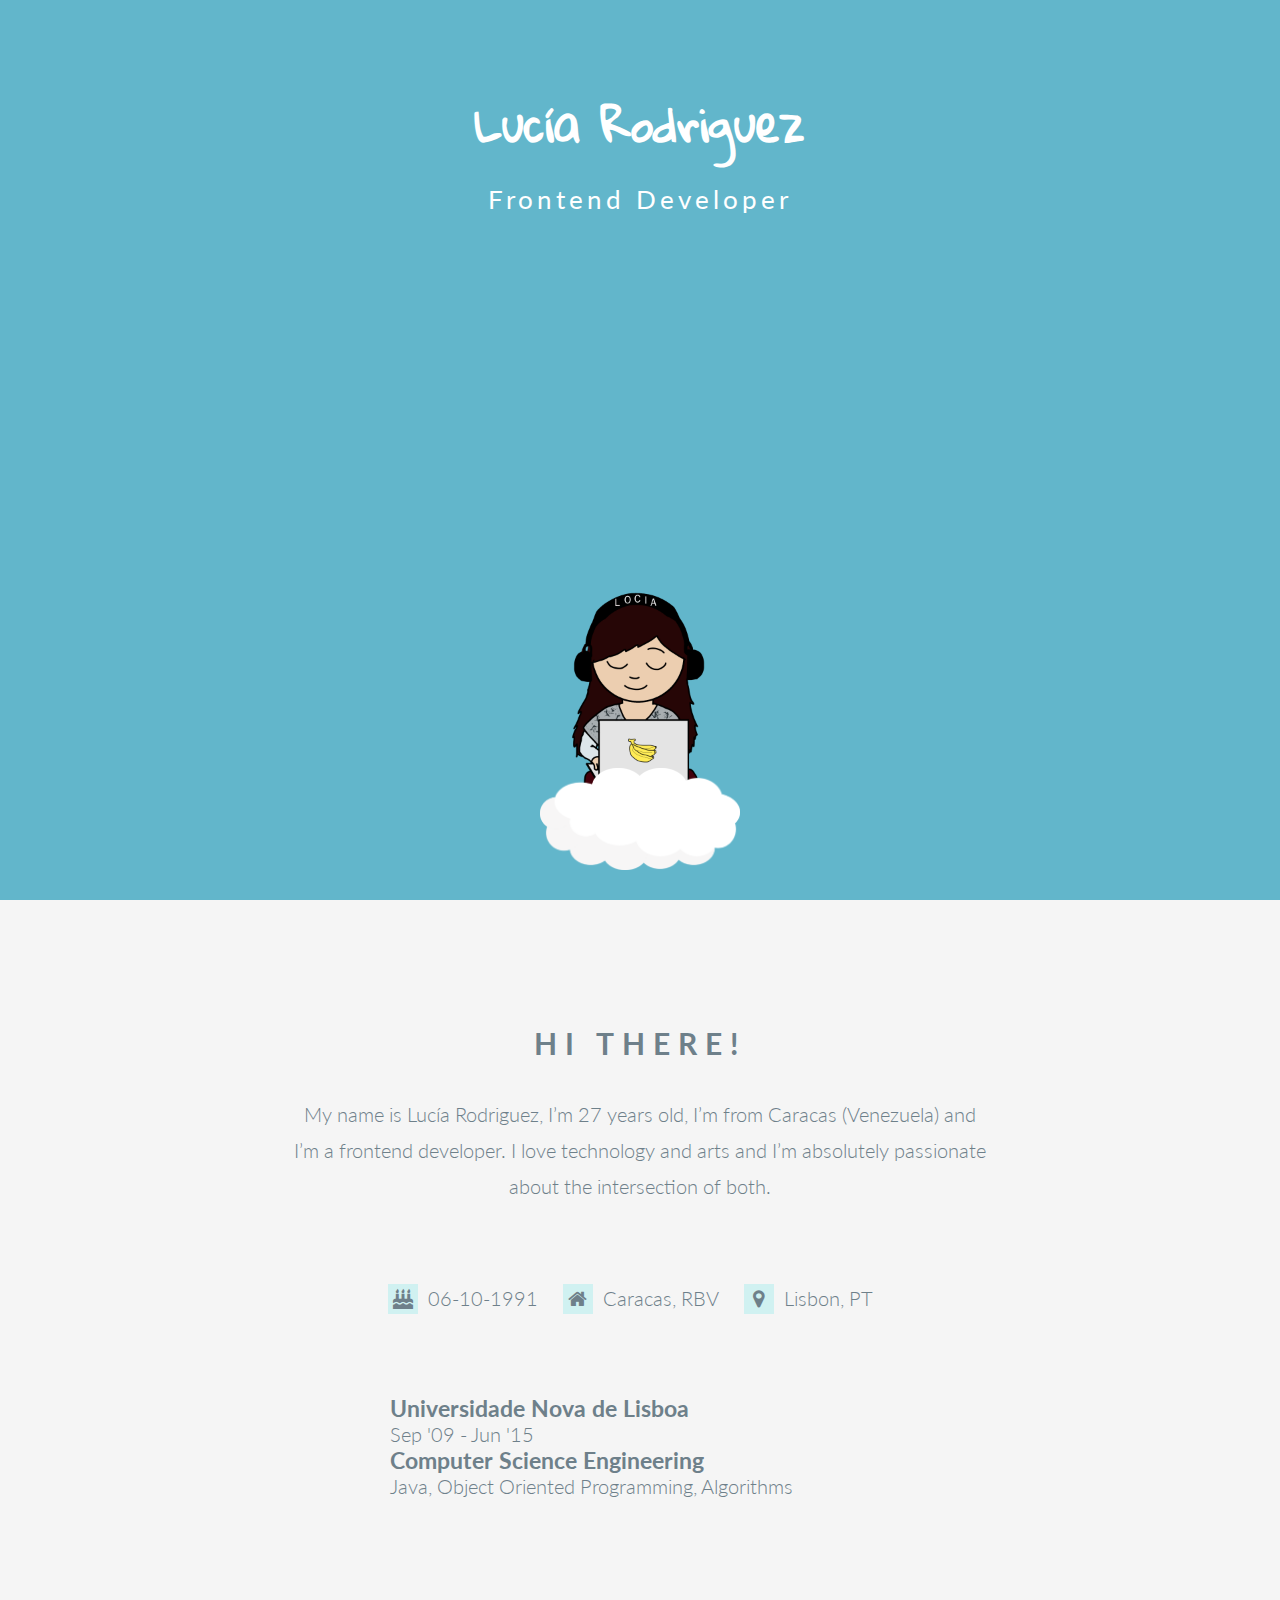
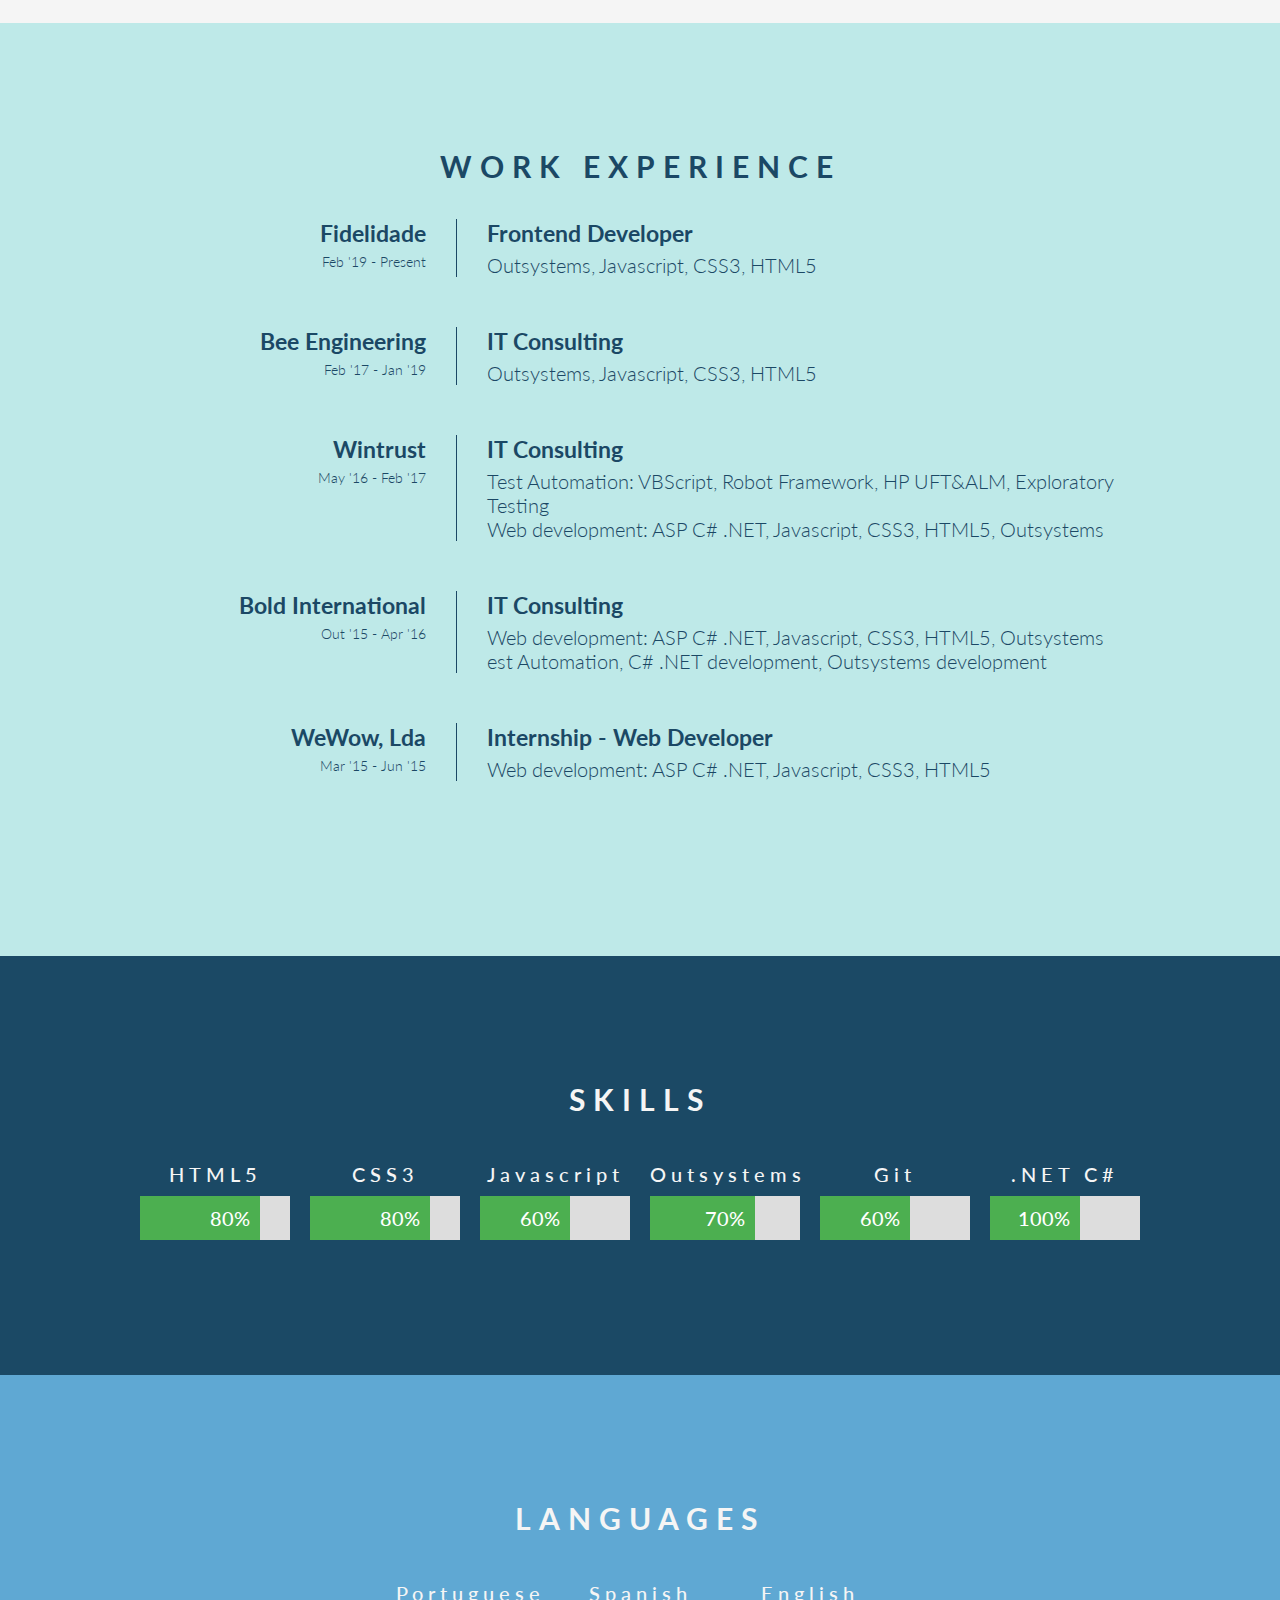
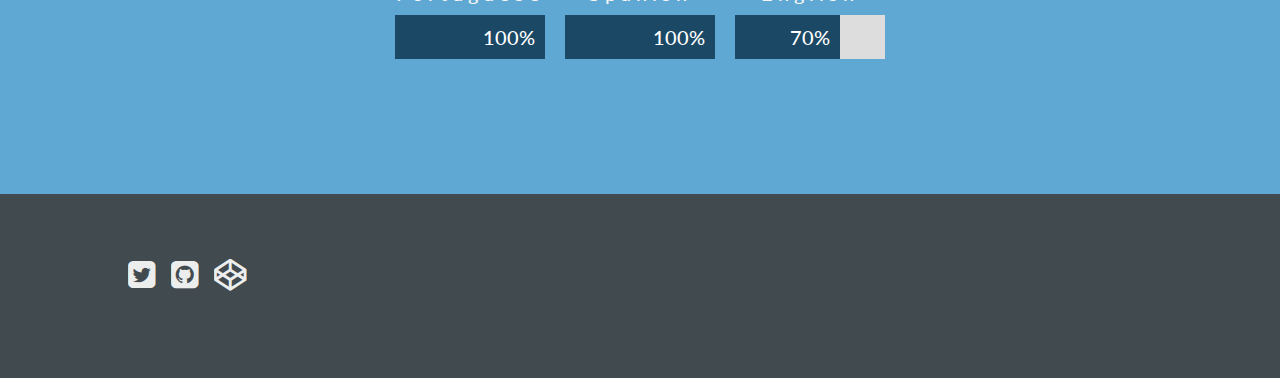
==== commit 66500af1: "New Colors" ====
--- a/index.html
+++ b/index.html
@@ -8,7 +8,7 @@
 
     <link rel="stylesheet" href="css/theme.css">
     
-    <link rel="stylesheet" href="http://maxcdn.bootstrapcdn.com/font-awesome/4.6.0/css/font-awesome.min.css">
+    <link rel="stylesheet" href="https://maxcdn.bootstrapcdn.com/font-awesome/4.6.0/css/font-awesome.min.css">
 
 </head>
 
@@ -152,32 +152,50 @@
             <h3 class="title">Skills</h3>
 
 		    <div class="skills-container">
-                <div class="skill-item">
+                <div class="skill-cont">
                     <p>HTML5</p>
-                </div>
-                <div class="skill-item">
+                    <div class="skill-item">
+                        
+                        <div class="skill s-80">80%</div>
+                    </div>
+                </div>
+                <div class="skill-cont">
                     <p>CSS3</p>
-                </div>
-                <div class="skill-item">
+                    <div class="skill-item">
+                        
+                        <div class="skill s-80">80%</div>
+                    </div>    
+                </div>
+                <div class="skill-cont">
                     <p>Javascript</p>
-                </div>
-                <div class="skill-item">
+                    <div class="skill-item">
+                        
+                        <div class="skill s-60">60%</div>
+                    </div>
+                </div>
+                <div class="skill-cont">
                     <p>Outsystems</p>
-                </div>
-                <div class="skill-item">
-                    <p>HP UFT/ALM</p>
-                </div>
-                <div class="skill-item">
-                    <p>Java</p>
-                </div>
-                <div class="skill-item">
+                    <div class="skill-item">
+                        
+                        <div class="skill s-70">70%</div>
+                    </div>
+                </div>
+                <div class="skill-cont">
+                    <p>Git</p>
+                    <div class="skill-item">
+                        
+                        <div class="skill s-60">60%</div>
+                    </div>
+                </div>
+                <div class="skill-cont">
                     <p>.NET C#</p>
-                </div>
-                <div class="skill-item">
-                    <p>SQL</p>
-                </div>    
+                    <div class="skill-item">
+                        
+                        <div class="skill s-60">100%</div>
+                    </div>
+                </div>
+               
             </div>
-
 		</div>
 	</section>
 
@@ -186,16 +204,27 @@
             <h3 class="title">Languages</h3>	
         
             <div class="skills-container">
-                <div class="skill-item">
-                    <div><strong>Portuguese</strong></div>
-                </div>
-                <div class="skill-item">
-                    <div><strong>Spanish</strong></div>
-                </div>
-                <div class="skill-item">
-                    <div><strong>English</strong></div>
-                </div>
-            </div>
+                    <div class="skill-cont">
+                        <p>Portuguese</p>
+                        <div class="skill-item">
+                            
+                            <div class="skill s-100">100%</div>
+                        </div>
+                    </div>
+                    <div class="skill-cont">
+                        <p>Spanish</p>
+                        <div class="skill-item">
+                            
+                            <div class="skill s-100">100%</div>
+                        </div> 
+                    </div>
+                    <div class="skill-cont">
+                            <p>English</p>
+                            <div class="skill-item">
+                                <div class="skill s-70">70%</div>
+                            </div>  
+                        </div>
+                </div>
         </div>
     
     </section>
@@ -203,9 +232,9 @@
     <footer>
         <div class="sec-content">
             <ul>
-                <li><a href="#"><i class="fa fa-twitter-square"></i></a></li>
-                <li><a href="#"><i class="fa fa-github-square"></i></a></li>
-                <li><a href=""><i class="fa fa-codepen"></i></a></li>
+                <li><a href="https://twitter.com/luciamrodriguez"><i class="fa fa-twitter-square"></i></a></li>
+                <li><a href="https://github.com/luciavmrodriguez/"><i class="fa fa-github-square"></i></a></li>
+                <li><a href="https://codepen.io/luciamrodriguez/"><i class="fa fa-codepen"></i></a></li>
 
 
             </ul>
--- a/css/theme.css
+++ b/css/theme.css
@@ -19,7 +19,6 @@
 
 html{
 	font-family: 'Lato', sans-serif;
-	color: #555;
 	font-size: 20px;
 	font-weight: 300;
 }
@@ -59,6 +58,7 @@
 
 .sec-content{
 	max-width: 1024px;
+	width: 100%;
 }
 
 section{
@@ -81,7 +81,7 @@
 section h1,
 section h2,
 section h3{
-	color: #6e808a;
+	
 }
 
 @media (max-width: 600px){
@@ -177,9 +177,9 @@
 	position: relative;
 	justify-content: center;
 	min-height: 100vh;
-	color: #6e808a;
-	text-align: center;
-	background-color: #D1F1F1;
+	color: #FFF;
+	text-align: center;
+	background-color: #62B6CB;
 	justify-content: space-between;
 	padding: 80px 0 0;
 }
@@ -223,27 +223,27 @@
     margin: 0 auto;
 	max-width: 250px;
 	
-	animation: float 6s ease-in-out infinite;
+	animation: float 3s ease-in-out infinite;
 }
 
 .about-me .cloud {
     max-width: 200px;
     position: absolute;
-    bottom: 24px;
+    bottom: 30px;
     left: 0;
     right: 0;
     margin: 0 auto;
 	z-index: 0;
-	animation: float-cloud 6s ease-in-out infinite;
+	animation: float-cloud 3s ease-in-out infinite;
 }
 .about-me h1{
 	font-family: 'Gloria Hallelujah', cursive;
 	margin-bottom: 15px;
-	font-size: 40px;
+	font-size: 44px;
 }
 
 .about-me h3{
-	font-size: 20px;
+	font-size: 26px;
 	font-weight: 400;
 	letter-spacing: 4px;
 	margin-bottom: 40px;
@@ -287,10 +287,13 @@
 		font-size: 20px;
 	}
 	.about-me img.me-cartoon{
-		bottom: 78px;
+		bottom: 130px;
 		max-width: 210px;
 	}
 
+	.about-me .cloud {
+		bottom: 80px;
+	}
 }
 
 
@@ -301,6 +304,7 @@
 
 .hi-there{
 	background-color: #f5f5f5;
+	color: #6e808a;
 }
 
 .hi-there img{
@@ -410,11 +414,12 @@
 ----------------------*/
 
 .work-exp{
-	background-color: #F4AE75;
-}
-
-section.work-exp h3.title{
-	color: #f5f5f5;
+	background-color: #BEE9E8;
+	color: #1b4865;
+}
+
+.work-exp h3.title{
+	color: #1b4865;
 }
 
 .work-exp .exp li{
@@ -433,16 +438,16 @@
 .work-exp .exp li div:last-child{
 	flex: 2 1 auto;
 	width: 70%;
-	border-left: 1px solid #f5f5f5;
+	border-left: 1px solid #1b4865;
 	padding-left: 30px;
 }
 .work-exp .exp li div:last-child h3,
 .work-exp .exp li div:first-child h3{
 	margin-bottom: 6px;
-	color: #f5f5f5;
+	color: #1b4865;
 }
 .work-exp .exp li{
-	color: #f5f5f5;
+	color: #1b4865;
 }
 
 .work-exp .exp li div:first-child p{
@@ -460,7 +465,7 @@
 	}
 
 	.work-exp .exp li:not(:last-child){
-		border-bottom: 1px solid #f5f5f5;
+		border-bottom: 1px solid #6e808a;
 	}
 
 	.work-exp .exp li div:first-child,
@@ -486,7 +491,8 @@
 	}
 
 	.work-exp .exp li div p{
-		font-size: 16px;
+		font-size: 18px;
+		font-weight: 500;
 	}
 
 
@@ -498,7 +504,7 @@
 --------------------*/
 
 .skills{
-	background-color: #7BA1AD;
+	background-color: #1B4965;
 	color: #f5f5f5;
 }
 
@@ -525,7 +531,52 @@
     margin-bottom: 0;
 }
 
-.skills-container {
+
+
+.skills-container{
+	display: flex;
+	flex-wrap: wrap;
+	justify-content: center;
+}
+.skills-container > div {
+    width: 150px;
+	margin: 10px;
+	text-align: center;
+}
+.skill-cont > p{
+	margin-bottom: 10px;
+    font-weight: 500;
+    letter-spacing: 5px;
+}
+
+.skill-item {
+	width: 100%;
+	background-color: #ddd;
+}
+  
+.skill {
+	text-align: right;
+	padding: 10px;
+	color: white;
+	background-color: #4CAF50;
+	font-weight: 500;
+}
+.s-100{
+	width: 100%;
+}
+.s-90{
+	width: 90%;
+}
+.s-80{
+	width: 80%;
+}
+.s-70{
+	width: 70%;
+}
+.s-60{
+	width: 60%;
+}
+/*.skills-container {
     padding: 0;
     margin: 0;
     display: flex;
@@ -543,15 +594,13 @@
 	flex-direction: row;
 	justify-content: center;
 	font-size: 20px;
-}
+}*/
 
 
 @media (max-width: 600px){
 
-	.skill-item {
-		height: 70px;
-		max-width: none;
-		font-size: 18px;
+	.skills-container > div{
+		width: 100%;
 	}
 
 }
@@ -563,44 +612,17 @@
 ---------------------*/
 
 .languages{
-	background-color: #545454;
+	background-color: #5FA8D3;
+	color: #f5f5f5;
 }
 
 section.languages h3.title{
 	color: #f5f5f5;
 }
 
-.languages .skills-container {
-    padding: 0;
-    margin: 0;
-    display: flex;
-	justify-content: center;
-	flex-wrap: nowrap;
-}
-.languages .skill-item {
-	background: #7BA1AD;
-	color: #f5f5f5;
-    margin: 5px;
-    flex: 1 0 150px;
-    height: 150px;
-	align-items: center;
-	max-width: 150px;
-	display: flex;
-	flex-direction: row;
-	justify-content: center;
-	font-size: 20px;
-}
-
-
-@media (max-width: 600px){
-	.languages .skills-container {
-		flex-wrap: wrap;
-	}
-
-}
-
-
-
+.languages .skill {
+    background-color: #1b4865;
+}
 
 /*-------------
  	Footer
@@ -613,7 +635,7 @@
 	text-align: center;
 	color: #fff;
 	background-color: #414a4f;
-	padding: 60px 0;
+	padding: 60px 60px;
 }
 
 footer ul{
@@ -658,4 +680,8 @@
 
 @media (max-width: 1200px) {
 	#bsaHolder{ display:none;}
-}+}
+
+
+
+
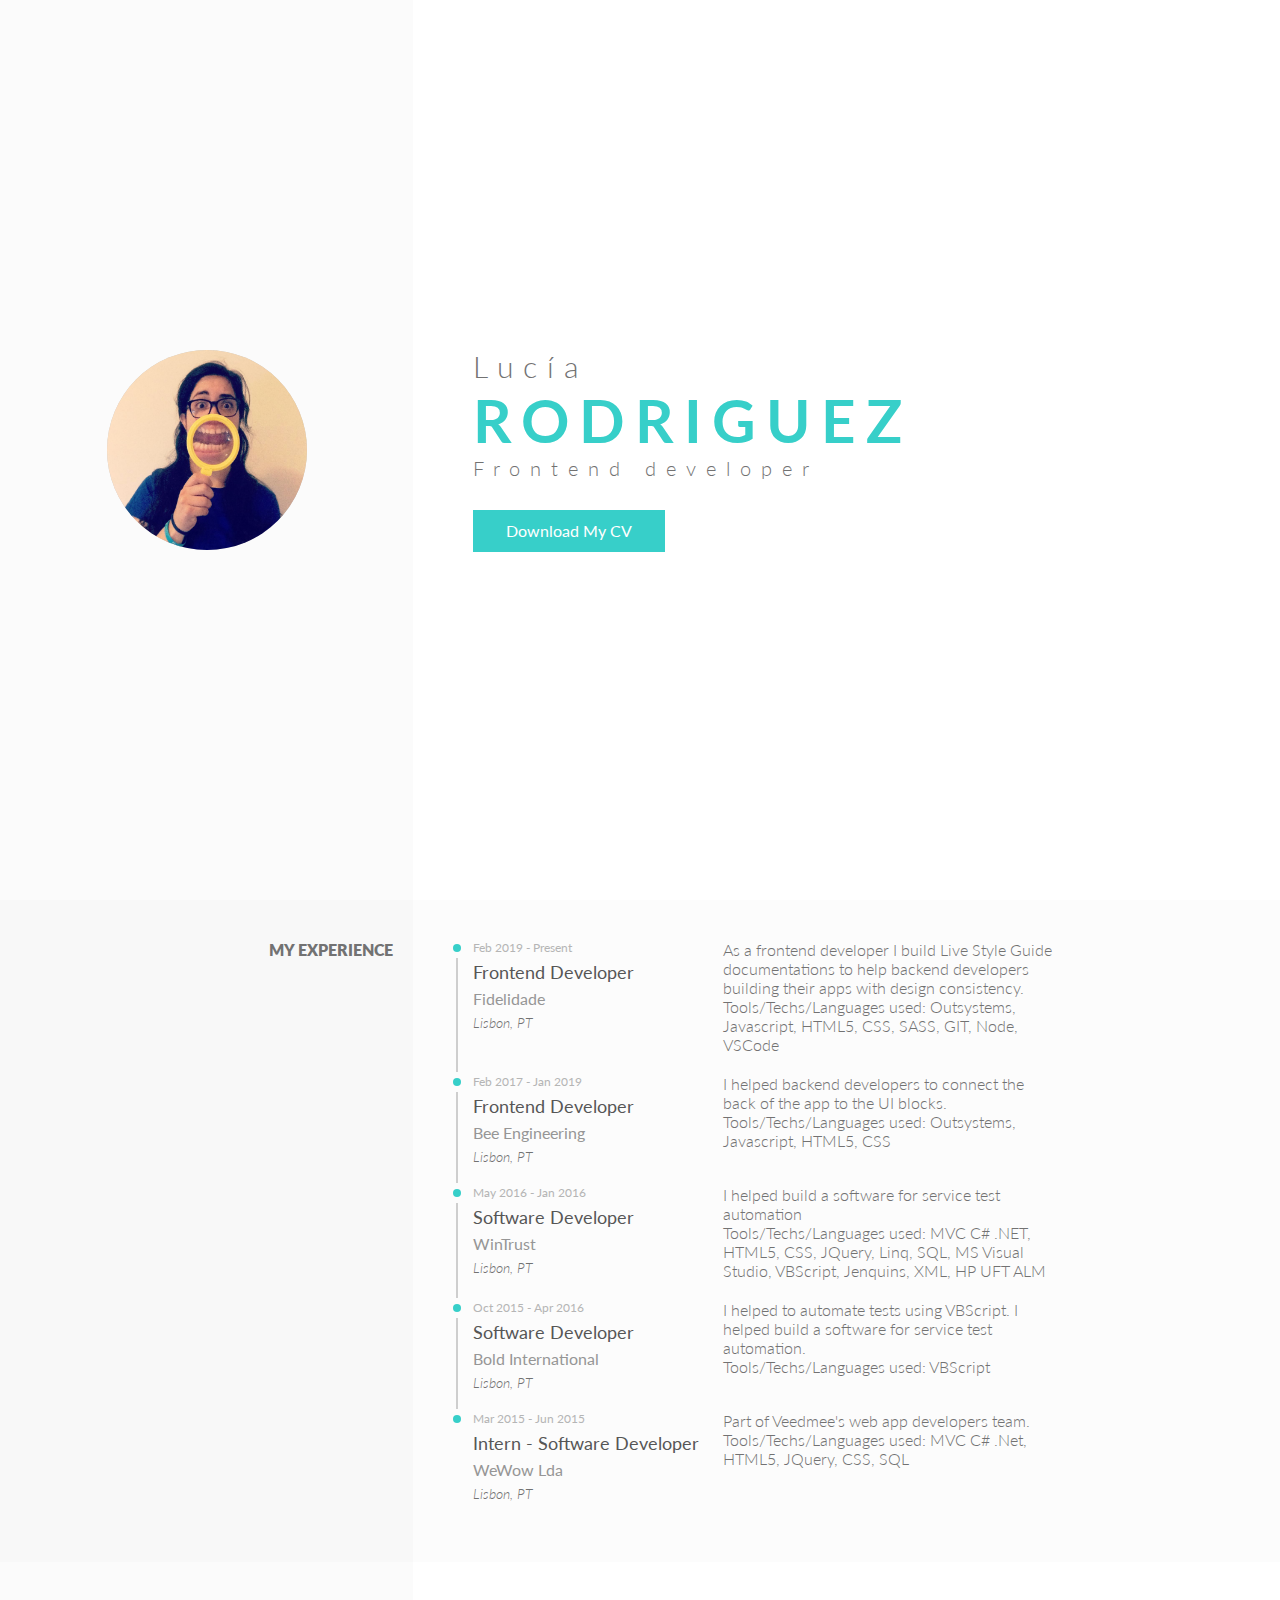
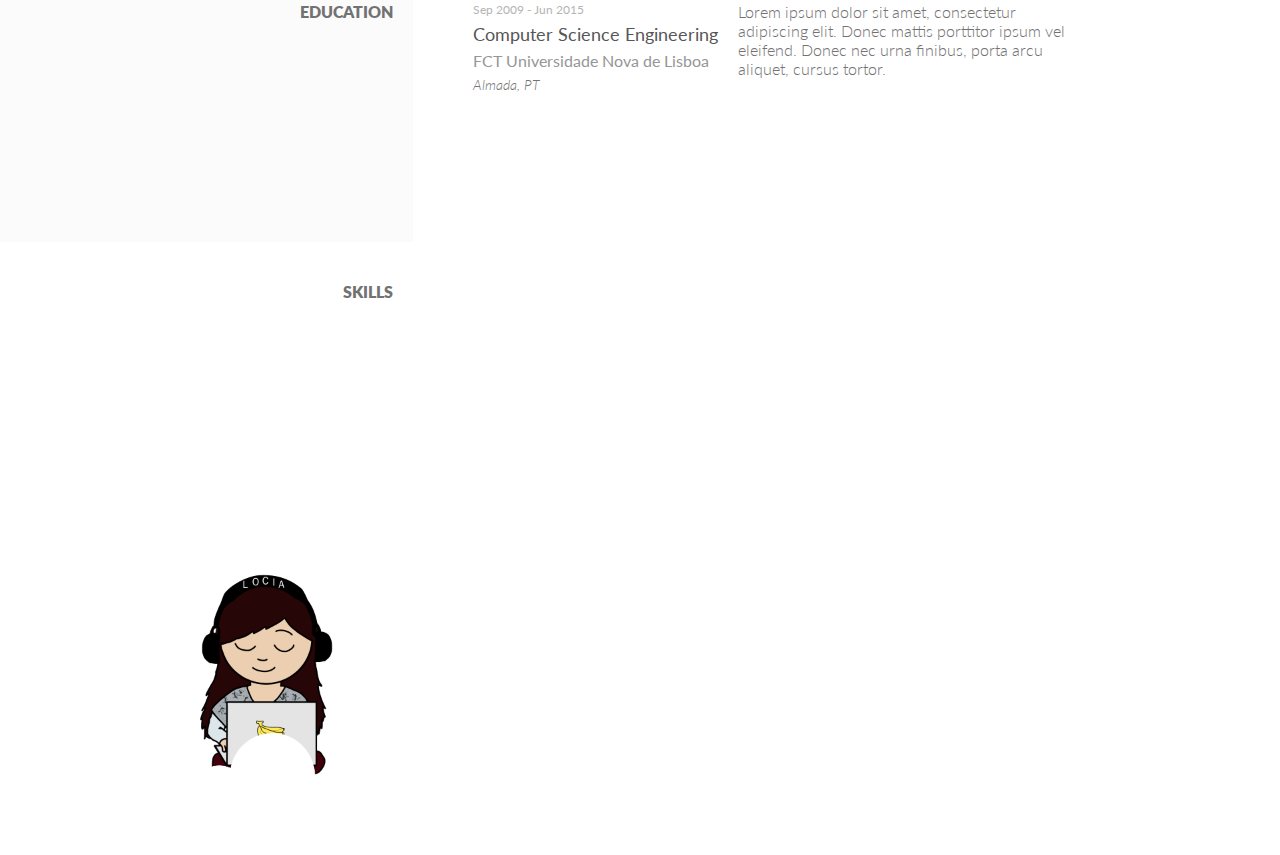
==== commit ea5617a4: "First try of new version" ====
--- a/index.html
+++ b/index.html
@@ -1,248 +1,163 @@
 <!DOCTYPE html>
-<html>
-<head>
-    <meta charset="utf-8">
-    <meta http-equiv="X-UA-Compatible" content="IE=edge">
-    <meta name="viewport" content="width=device-width, initial-scale=1">
-    <title>Lucia Rodriguez</title>
+<!--[if lt IE 7]>      <html class="no-js lt-ie9 lt-ie8 lt-ie7"> <![endif]-->
+<!--[if IE 7]>         <html class="no-js lt-ie9 lt-ie8"> <![endif]-->
+<!--[if IE 8]>         <html class="no-js lt-ie9"> <![endif]-->
+<!--[if gt IE 8]><!--> <html class="no-js"> <!--<![endif]-->
+    <head>
+        <meta charset="utf-8">
+        <meta http-equiv="X-UA-Compatible" content="IE=edge">
+        <title></title>
+        <meta name="description" content="">
+        <meta name="viewport" content="width=device-width, initial-scale=1">
+        <link rel="stylesheet" href="css/styles2.css">
+        <link rel="stylesheet" href="css/font-awesome.min.css">
 
-    <link rel="stylesheet" href="css/theme.css">
-    
-    <link rel="stylesheet" href="https://maxcdn.bootstrapcdn.com/font-awesome/4.6.0/css/font-awesome.min.css">
-
-</head>
-
-<body>
-
-	<!--<header>
-		<a href="#"><h2>LR</h2></a>
-		<nav>
-			<li><a href="#">About Me</a></li>
-			<li><a href="#">Work Experience</a></li>
-			<li><a href="#">Other Stuff</a></li>
-			<li><a href="#">Contact Me</a></li>
-		</nav>
-	</header>-->
-
-
-	<section class="about-me">
-		<!--<div class="background-image" style="background-image: url(img/headerbg.jpg);"></div>-->
-		<div class="sky">
-            <div class="cloud-1"></div>
-            <div class="cloud-2"></div>
-            <h1>Luc&iacute;a Rodriguez</h1>
-		    <h3>Frontend Developer</h3>
-            <!--<a href="#" class="btn">Download my CV</a>-->
-           
-        </div>
-        <div class="ground">
-            <img class="me-cartoon" src="img/locia.png">
-            <img class="cloud" src="img/cloud-1.png">
-        </div>
-	</section>
-
-
-	<section class="hi-there">
-            <div class="sec-content">
-                <h3 class="title">Hi there!</h3>
-                <p id="presentation">My name is Lucía Rodriguez, I’m <span class="age">27</span> years old, I’m from Caracas (Venezuela) and I’m a frontend developer. I love technology and arts and I’m absolutely passionate about the intersection of both.
+    </head>
+    <body>
         
-                </p>
-                    
-                <ul class="basic-info">
-                    <li>
-                        <i class="fa fa-birthday-cake"></i>
-                        06-10-1991   
-                    </li>
-                    <li>
-                        <i class="fa fa-home"></i>
-                        Caracas, RBV
-                    </li>
-                    <li>
-                        <i class="fa fa-map-marker"></i>
-                        Lisbon, PT    
-                    </li>
-                </ul>
-                
-                    <div class="education">
-                            <div>
-                                <h3>Universidade Nova de Lisboa</h3>
-                                <p>Sep '09 - Jun '15</p>
-                            </div>
-                            <div>
-                                <h3>Computer Science Engineering</h3>
-                                <p>Java, Object Oriented Programming, Algorithms</p>
-                            </div>    
-                    </div>
+        <section class="basic-info">
+            <div class="left-bar">
+                <img src="img/lucia.png">
                 
             </div>
-            
+            <div class="content">
+                <div class="names">
+                    <p>Luc&iacute;a</p>
+                    <p>Rodriguez</p>
+                    <p>Frontend developer</p>
+                    <div class="btn btn-primary">Download My CV</div>
+                </div>
+                
+            </div>
+        </section>
+        
+        <section class="experience">
+            <div class="left-bar">
+                My Experience
+            </div>
+            <div class="content">
+                <div class="job-container">
+                    <div class="job-container__details">
+                        <div class="job-container__time">Feb 2019 - Present</div>
+                        <div class="job-container__name">Frontend Developer</div>
+                        <div class="job-container__company">Fidelidade</div>
+                        <div class="job-container__place">Lisbon, PT</div>
+                    </div>
+                    <div class="job-container__resume">
+                        <div class="job-container__desc">
+                            <p>As a frontend developer I build Live Style Guide documentations to help backend developers building their apps with design consistency.</p>
+                            <p>Tools/Techs/Languages used: Outsystems, Javascript, HTML5, CSS, SASS, GIT, Node, VSCode</p>
+                        </div>
+                    </div>  
+                </div>
 
+                <div class="job-container">
+                    <div class="job-container__details">
+                        <div class="job-container__time">Feb 2017 - Jan 2019</div>
+                        <div class="job-container__name">Frontend Developer</div>
+                        <div class="job-container__company">Bee Engineering</div>
+                        <div class="job-container__place">Lisbon, PT</div>
+                    </div>
+                    <div class="job-container__resume">
+                        <div class="job-container__desc">
+                            <p>I helped backend developers to connect the back of the app to the UI blocks.</p>
+                            <p>Tools/Techs/Languages used: Outsystems, Javascript, HTML5, CSS</p>
+                        </div>
+                    </div>  
+                </div>
 
-                
-
-	</section>
-	
-
-	<section class="work-exp">
-        <div class="sec-content">
-            <h3 class="title">Work Experience</h3>
-
-            <ul class="exp">
-                <li>
-                    <div>
-                        <h3>Fidelidade</h3>
-                        <p>Feb '19 - Present</p>
+                <div class="job-container">
+                    <div class="job-container__details">
+                        <div class="job-container__time">May 2016 - Jan 2016</div> 
+                        <div class="job-container__name">Software Developer</div>
+                        <div class="job-container__company">WinTrust</div>
+                        <div class="job-container__place">Lisbon, PT</div>
                     </div>
-                    <div>
-                        <h3>Frontend Developer</h3>
-                        <p>Outsystems, Javascript, CSS3, HTML5</p>
-                    </div>
-                </li>
-                <li>
-                    <div>
-                        <h3>Bee Engineering</h3>
-                        <p>Feb '17 - Jan '19</p>
-                    </div>
-                    <div>
-                        <h3>IT Consulting</h3>
-                        <p>Outsystems, Javascript, CSS3, HTML5</p>
-                    </div>
-                </li>
-                <li>
-                    <div>
-                        <h3>Wintrust</h3>
-                        <p>May '16 - Feb '17</p>
-                    </div>
-                    <div>
-                        <h3>IT Consulting</h3>
-                        <p>Test Automation: VBScript, Robot Framework, HP UFT&ALM, Exploratory Testing</p>
-                        <p>Web development: ASP C# .NET, Javascript, CSS3, HTML5, Outsystems</p>
-                    </div>
-                </li>
-                <li>
-                    <div>
-                        <h3>Bold International</h3>
-                        <p>Out '15 - Apr '16</p>
-                    </div>
-                    <div>
-                        <h3>IT Consulting</h3>
-                        <p>Web development: ASP C# .NET, Javascript, CSS3, HTML5, Outsystems</p>
-                        <p>est Automation, C# .NET development, Outsystems development</p>
-                    </div>
-                </li>
-                <li>
-                    <div>
-                        <h3>WeWow, Lda</h3>
-                        <p>Mar '15 - Jun '15</p>
-                    </div>
-                    <div>
-                        <h3>Internship - Web Developer</h3>
-                        <p>Web development: ASP C# .NET, Javascript, CSS3, HTML5</p>
-                    </div>
-                </li>
-            </ul>
-        </div>
-	</section>
-
-   
-
-	<section class="skills">
-        <div class="sec-content">
-            <h3 class="title">Skills</h3>
-
-		    <div class="skills-container">
-                <div class="skill-cont">
-                    <p>HTML5</p>
-                    <div class="skill-item">
-                        
-                        <div class="skill s-80">80%</div>
+                    <div class="job-container__resume">
+                        <div class="job-container__desc">
+                            <p>I helped build a software for service test automation</p>
+                            <p>Tools/Techs/Languages used: MVC C# .NET, HTML5, CSS, JQuery, Linq, SQL, MS Visual Studio, VBScript, Jenquins, XML, HP UFT ALM</p>
+                        </div>
                     </div>
                 </div>
-                <div class="skill-cont">
-                    <p>CSS3</p>
-                    <div class="skill-item">
-                        
-                        <div class="skill s-80">80%</div>
-                    </div>    
-                </div>
-                <div class="skill-cont">
-                    <p>Javascript</p>
-                    <div class="skill-item">
-                        
-                        <div class="skill s-60">60%</div>
+
+                <div class="job-container">
+                    <div class="job-container__details">
+                        <div class="job-container__time">Oct 2015 - Apr 2016</div>
+                        <div class="job-container__name">Software Developer</div>
+                        <div class="job-container__company">Bold International</div>
+                        <div class="job-container__place">Lisbon, PT</div>
+                    </div>
+                    <div class="job-container__resume">
+                        <div class="job-container__desc">
+                            <p>I helped to automate tests using VBScript. I helped build a software for service test automation.</p>
+                            <p>Tools/Techs/Languages used: VBScript</p>    
+                        </div>  
                     </div>
                 </div>
-                <div class="skill-cont">
-                    <p>Outsystems</p>
-                    <div class="skill-item">
-                        
-                        <div class="skill s-70">70%</div>
+                
+                <div class="job-container">
+                    <div class="job-container__details">
+                        <div class="job-container__time">Mar 2015 - Jun 2015</div> 
+                        <div class="job-container__name">Intern - Software Developer</div>
+                        <div class="job-container__company">WeWow Lda</div>
+                        <div class="job-container__place">Lisbon, PT</div>
+                    </div>
+                    <div class="job-container__resume">
+                        <div class="job-container__desc">
+                            <p>Part of Veedmee's web app developers team.</p>
+                            <p>Tools/Techs/Languages used: MVC C# .Net, HTML5, JQuery, CSS, SQL</p>    
+                        </div>
                     </div>
                 </div>
-                <div class="skill-cont">
-                    <p>Git</p>
-                    <div class="skill-item">
-                        
-                        <div class="skill s-60">60%</div>
+
+            </div>
+        </section>
+
+        <section class="education">
+            <div class="left-bar">
+                Education
+            </div>
+            <div class="content">
+                
+                <div class="job-container">
+                    <div class="job-container__details">
+                        <div class="job-container__time">Sep 2009 - Jun 2015</div> 
+                        <div class="job-container__name">Computer Science Engineering</div>
+                        <div class="job-container__company">FCT Universidade Nova de Lisboa</div>
+                        <div class="job-container__place">Almada, PT</div>
                     </div>
+                    <div class="job-container__resume">
+                        <div class="job-container__desc">Lorem ipsum dolor sit amet, consectetur adipiscing elit. Donec mattis porttitor ipsum vel eleifend. Donec nec urna finibus, porta arcu aliquet, cursus tortor. </div>
+                    </div>  
                 </div>
-                <div class="skill-cont">
-                    <p>.NET C#</p>
-                    <div class="skill-item">
-                        
-                        <div class="skill s-60">100%</div>
-                    </div>
+
+            </div>
+        </section>
+
+        <section class="skills">
+            <div class="left-bar">
+                Skills
+            </div>
+            <div class="content">
+
+            </div>
+        </section>
+
+        <section class="skills">
+            <div class="left-bar">
+                <div class="images">
+                    <img class="me-cartoon" src="img/locia.png">
+                    <img class="cloud" src="img/cloud.png">
                 </div>
-               
             </div>
-		</div>
-	</section>
+            <div class="content">
 
-	<section class="languages">
-        <div class="sec-content">
-            <h3 class="title">Languages</h3>	
+            </div>
+        </section>
+
         
-            <div class="skills-container">
-                    <div class="skill-cont">
-                        <p>Portuguese</p>
-                        <div class="skill-item">
-                            
-                            <div class="skill s-100">100%</div>
-                        </div>
-                    </div>
-                    <div class="skill-cont">
-                        <p>Spanish</p>
-                        <div class="skill-item">
-                            
-                            <div class="skill s-100">100%</div>
-                        </div> 
-                    </div>
-                    <div class="skill-cont">
-                            <p>English</p>
-                            <div class="skill-item">
-                                <div class="skill s-70">70%</div>
-                            </div>  
-                        </div>
-                </div>
-        </div>
-    
-    </section>
 
-    <footer>
-        <div class="sec-content">
-            <ul>
-                <li><a href="https://twitter.com/luciamrodriguez"><i class="fa fa-twitter-square"></i></a></li>
-                <li><a href="https://github.com/luciavmrodriguez/"><i class="fa fa-github-square"></i></a></li>
-                <li><a href="https://codepen.io/luciamrodriguez/"><i class="fa fa-codepen"></i></a></li>
-
-
-            </ul>
-            <p></p>
-            <p></p>
-        </div>
-    </footer>
-
-</body>
-
-</html>
+        <script src="" async defer></script>
+    </body>
+</html>--- a/css/styles2.css
+++ b/css/styles2.css
@@ -0,0 +1,404 @@
+@import url('https://fonts.googleapis.com/css?family=Lato:100,100i,300,300i,400,400i,700,700i,900,900i&display=swap&subset=latin-ext');
+
+/*------------------------------------------------------------------------------------------------------
+                                             GENERAL STYLES
+------------------------------------------------------------------------------------------------------*/
+* {
+    margin: 0;
+    padding: 0;
+}
+
+body {
+    height: 100%;
+    min-height: 100%;
+    margin: 0;
+    box-sizing: border-box;
+    padding: 0;
+    color: #727272;
+    font-family: 'Lato', sans-serif;
+}
+
+section {
+    display: flex;   
+    flex-direction: row;
+    flex: 1 0 auto;
+    height: 100%;
+}
+
+.left-bar {
+    flex: 1;
+    min-height: 200px;
+    padding: 40px 20px;
+    display: flex;
+    flex-direction: column;
+    align-items: flex-end;
+    text-transform: uppercase;
+    font-weight: 800;
+}
+
+.content {
+    flex: 2;
+    padding: 40px 60px;
+    display: flex;
+    flex-direction: column;
+    min-height: 200px;
+}
+
+/**Controls**/
+a,
+a:link,
+a:visited {
+    text-decoration: none; 
+}
+
+.btn {
+    height: 30px;
+    padding: 6px;
+    color: #FFF;
+    display: flex;
+    align-items: center;
+    justify-content: center;
+    max-width: 180px;
+    line-height: 1.0;
+    cursor: pointer;
+}
+
+.btn-primary {
+    background-color: #37cfc9;
+}
+
+.btn-primary:hover {
+    background-color: #727272;
+    transition: background-color 0.3s ease-out;
+}
+
+/*------------------------------------------------------------------------------------------------------
+                                                BASIC INFO
+------------------------------------------------------------------------------------------------------*/
+section.basic-info {
+    height: 100vh;
+}
+
+section.basic-info .left-bar {
+    background-color: #fbfbfb;
+    align-items: center;
+    justify-content: center;
+    position: relative;
+}
+
+section.basic-info .left-bar img {
+    max-width: 200px;
+    height: 200px;
+    border-radius: 50%;
+    background: rgba(0, 0, 0, 0.2);
+    
+}
+
+section.basic-info .content {
+    flex-direction: row;
+    align-items: center;
+}
+
+.names p:nth-child(1) {
+    font-size: 30px;
+    font-weight: 300;
+    letter-spacing: 10px;
+}
+
+.names p:nth-child(2) {
+    font-size: 60px;
+    font-weight: 700;
+    text-transform: uppercase;
+    color: #37cfc9;
+    letter-spacing: 10px;
+}
+
+.names p:nth-child(3) {
+    font-size: 20px;
+    font-weight: 300;
+    letter-spacing: 10px;
+    margin-bottom: 30px;
+}
+
+
+
+
+/*------------------------------------------------------------------------------------------------------
+                                                ABOUT ME
+------------------------------------------------------------------------------------------------------*/
+section.about-me .left-bar {
+    background-color: #f8f8f8;
+}
+
+section.about-me .content {
+    background-color: #fcfcfc;
+}
+
+.resume {
+    max-width: 400px;
+    margin: 0 auto;
+    text-align: center;
+    font-size: 22px;
+    font-weight: 300;
+}
+
+.services {
+    display: flex;
+    flex-direction: row;
+    align-items: center;
+    justify-content: center;
+    text-align: center;
+}
+
+.service {
+    margin: 50px;
+    max-width: 100px;
+}
+.service i {
+    font-size: 80px;
+    margin-bottom: 12px;
+    color: #37cfc9;
+}
+
+.service p {
+    text-transform: uppercase;
+    font-weight: 300;
+}
+
+/*------------------------------------------------------------------------------------------------------
+                                                EXPERIENCE
+------------------------------------------------------------------------------------------------------*/
+section.experience .left-bar {
+    background-color: #f8f8f8;
+}
+
+section.experience .content {
+    background-color: #fcfcfc;
+    display: flex;
+    flex-direction: row;
+    flex-wrap: wrap;
+    justify-content: center;
+}
+
+.job-container {
+    display: flex;
+    flex-direction: row;
+    width: 100%;
+    margin-bottom: 20px;
+    position: relative;
+}
+
+.job-container__details {
+    margin-right: 20px;
+    min-width: 230px;
+}
+
+.job-container__time {
+    font-size: 12px;
+    color: #b5b5b5;
+    margin-bottom: 6px;
+}
+
+.job-container__company {
+    color: #969696;
+    margin-bottom: 6px;
+}
+
+.job-container__place {
+    font-size: 14px;
+    font-weight: 300;
+    font-style: italic;
+}
+
+.job-container__name {
+    font-size: 18px;
+    margin-bottom: 6px;
+    color: #565656;
+}
+
+.job-container__desc {
+    font-size: 16px;
+    font-weight: 300;
+    max-width: 330px;
+}
+
+section.experience .job-container:not(:last-child):after {
+    position: absolute;
+    content: "";
+    height: 100%;
+    width: 2px;
+    background-color: #cecece;
+    left: -17px;
+    top: 18px;
+}
+
+section.experience .job-container:before {
+    content: "";
+    position: absolute;
+    background-color: #37cfc9;
+    width: 8px;
+    height: 8px;
+    border-radius: 50%;
+    left: -20px;
+    top: 4px;
+}
+
+/*------------------------------------------------------------------------------------------------------
+                                             EDUCATION
+------------------------------------------------------------------------------------------------------*/
+section.education .left-bar {
+    background-color: #fbfbfb;
+}
+
+section.education .content {
+    display: flex;
+    flex-direction: row;
+    flex-wrap: wrap;
+    justify-content: center;
+
+}
+
+
+
+
+
+
+
+
+.images {
+    position: relative;
+}
+
+img.me-cartoon {
+    bottom: 70px;
+    left: 0;
+    right: 0;
+    margin: 0 auto;
+    max-width: 250px;
+    animation: float 3s ease-in-out infinite;
+}
+
+.cloud {
+    max-width: 200px;
+    position: absolute;
+    bottom: -6px;
+    left: 0;
+    right: 0;
+    margin: 0 auto;
+    z-index: 0;
+    animation: float-cloud 3s ease-in-out infinite;
+}
+
+@keyframes float{
+	0% {
+		transform: translatey(0px);
+	}
+	50% {
+		transform: translatey(-18px);
+	}
+	100% {
+		transform: translatey(0px);
+	}
+}
+
+@keyframes float-cloud{
+	0% {
+		transform: translatey(0px);
+	}
+	50% {
+		transform: translatey(-10px);
+	}
+	100% {
+		transform: translatey(0px);
+	}
+}
+
+
+/*------------------------------------------------------------------------------------------------------
+                                            MEDIA QUERIES
+------------------------------------------------------------------------------------------------------*/
+@media screen and (max-width: 930px) {
+    
+    section {
+        display: flex;
+        flex-direction: column;
+    }
+
+    section.basic-info {
+        height: unset;
+    }
+
+    section.basic-info .left-bar {
+        background-color: #FFF;
+    }
+
+    section.basic-info .content {
+        justify-content: center;
+    }
+
+    .names {
+        text-align: center;
+    }
+    .names p:nth-child(1) {
+        font-size: 20px;
+    }
+    
+    .names p:nth-child(2) {
+        font-size: 30px;
+    }
+    
+    .names p:nth-child(3) {
+        font-size: 14px;
+    } 
+
+    section.basic-info .btn-primary {
+        margin: 0 auto;
+    }
+    section .left-bar {
+        height: auto;
+        min-height: unset;
+        align-items: flex-start;
+        font-size: 18px;
+    }
+
+    section.education .left-bar {
+        background-color: #f8f8f8;
+    }
+
+    .job-container__desc {
+        font-size: 16px;
+        max-width: unset;
+    }
+
+    .job-container {
+        display: flex;
+        flex-direction: column;
+        width: 100%;
+        margin-bottom: 20px;
+        position: relative;
+    }
+
+    .job-container__details {
+        margin-bottom: 10px;
+    }
+}
+
+
+
+@media screen and (max-width: 1024px) {
+
+    section.basic-info .images {
+        transform: scale(0.8);
+    }
+
+}
+
+@media screen and (max-width: 640px) {
+
+    
+
+    
+
+
+
+}
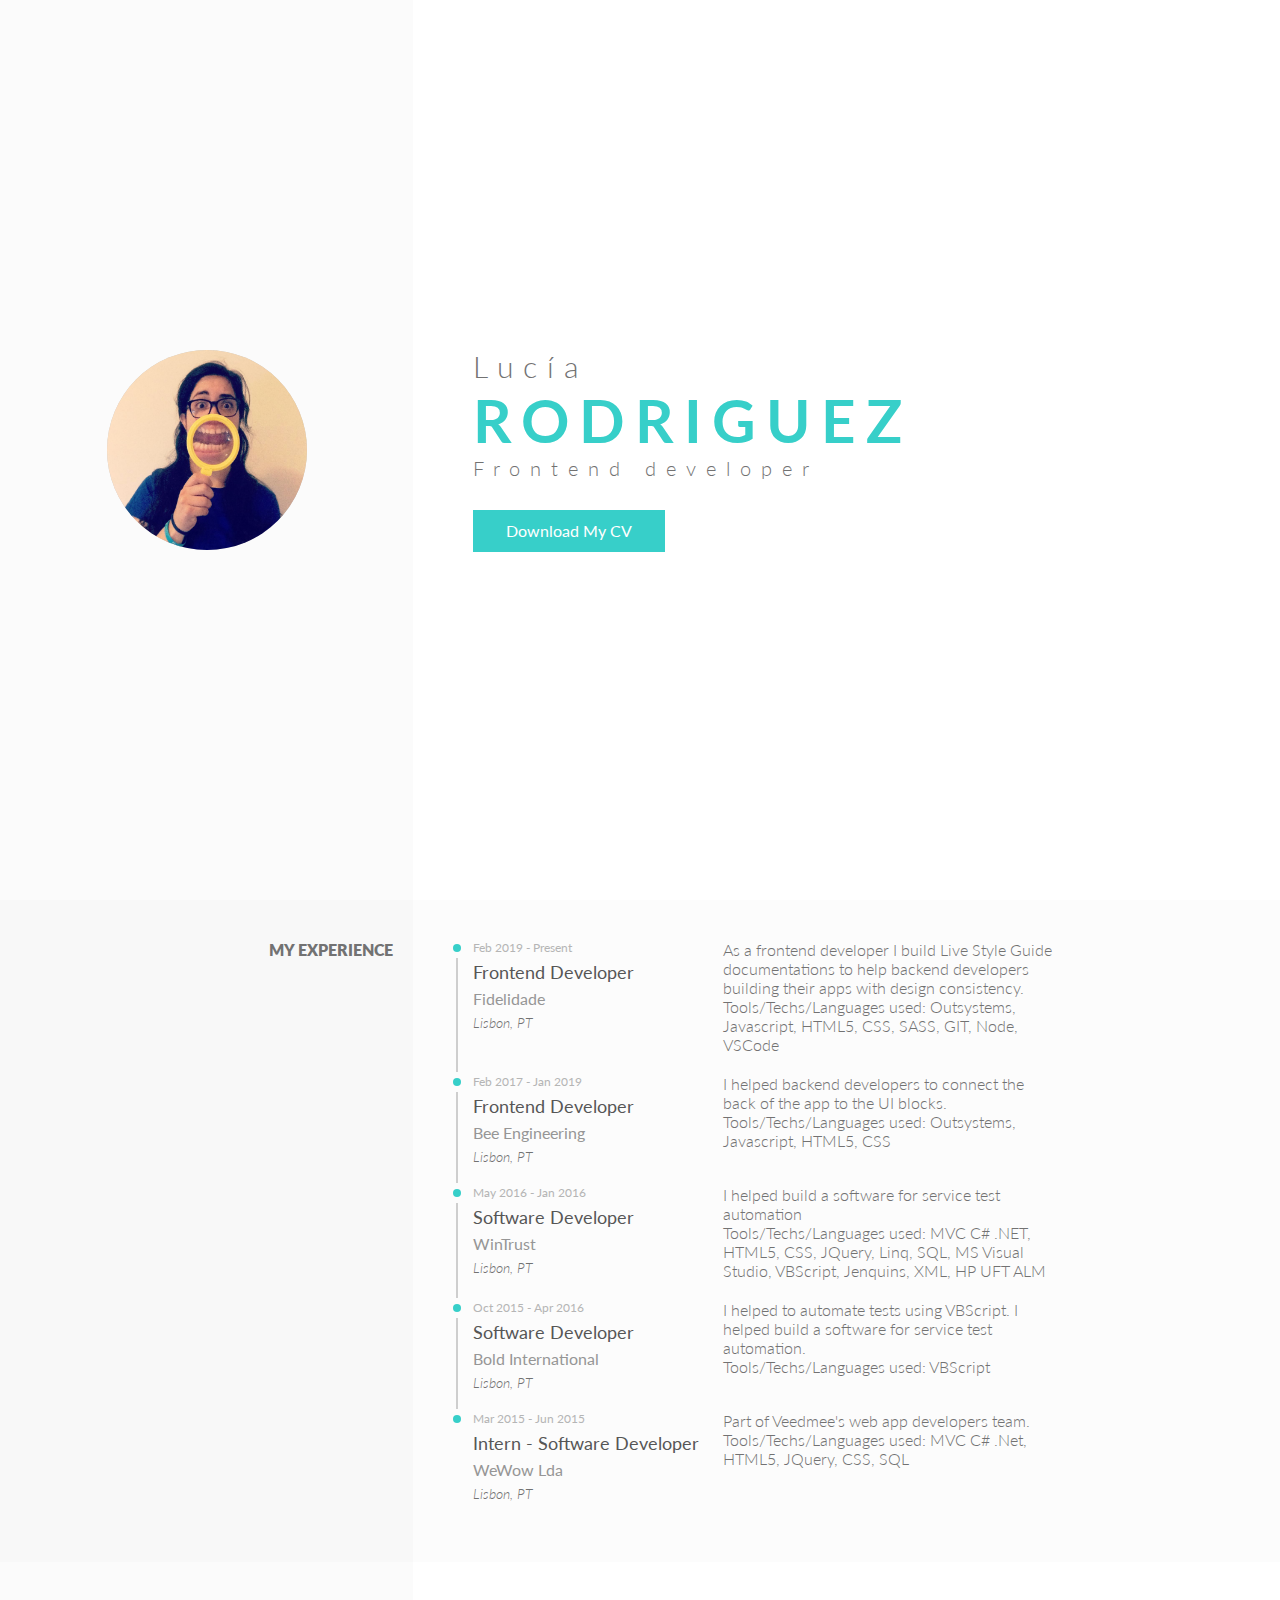
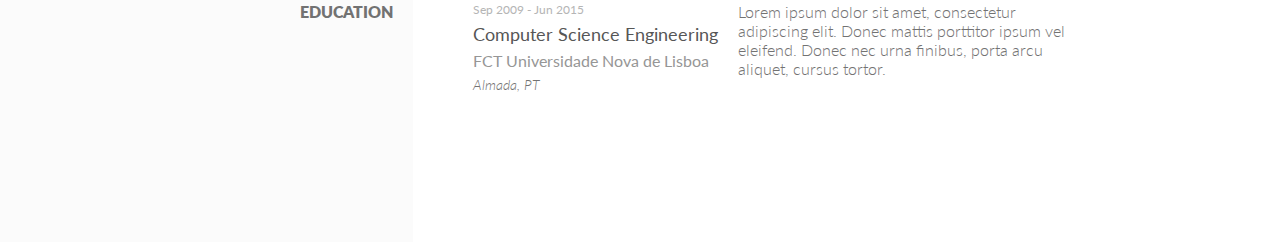
==== commit 6e561163: "Stable version - work in progress" ====
--- a/index.html
+++ b/index.html
@@ -135,28 +135,17 @@
             </div>
         </section>
 
-        <section class="skills">
+        <!--<section class="contact-me">
             <div class="left-bar">
-                Skills
+                Feel free to contact me
             </div>
             <div class="content">
-
-            </div>
-        </section>
-
-        <section class="skills">
-            <div class="left-bar">
                 <div class="images">
                     <img class="me-cartoon" src="img/locia.png">
                     <img class="cloud" src="img/cloud.png">
                 </div>
             </div>
-            <div class="content">
-
-            </div>
-        </section>
-
-        
+        </section>-->
 
         <script src="" async defer></script>
     </body>
